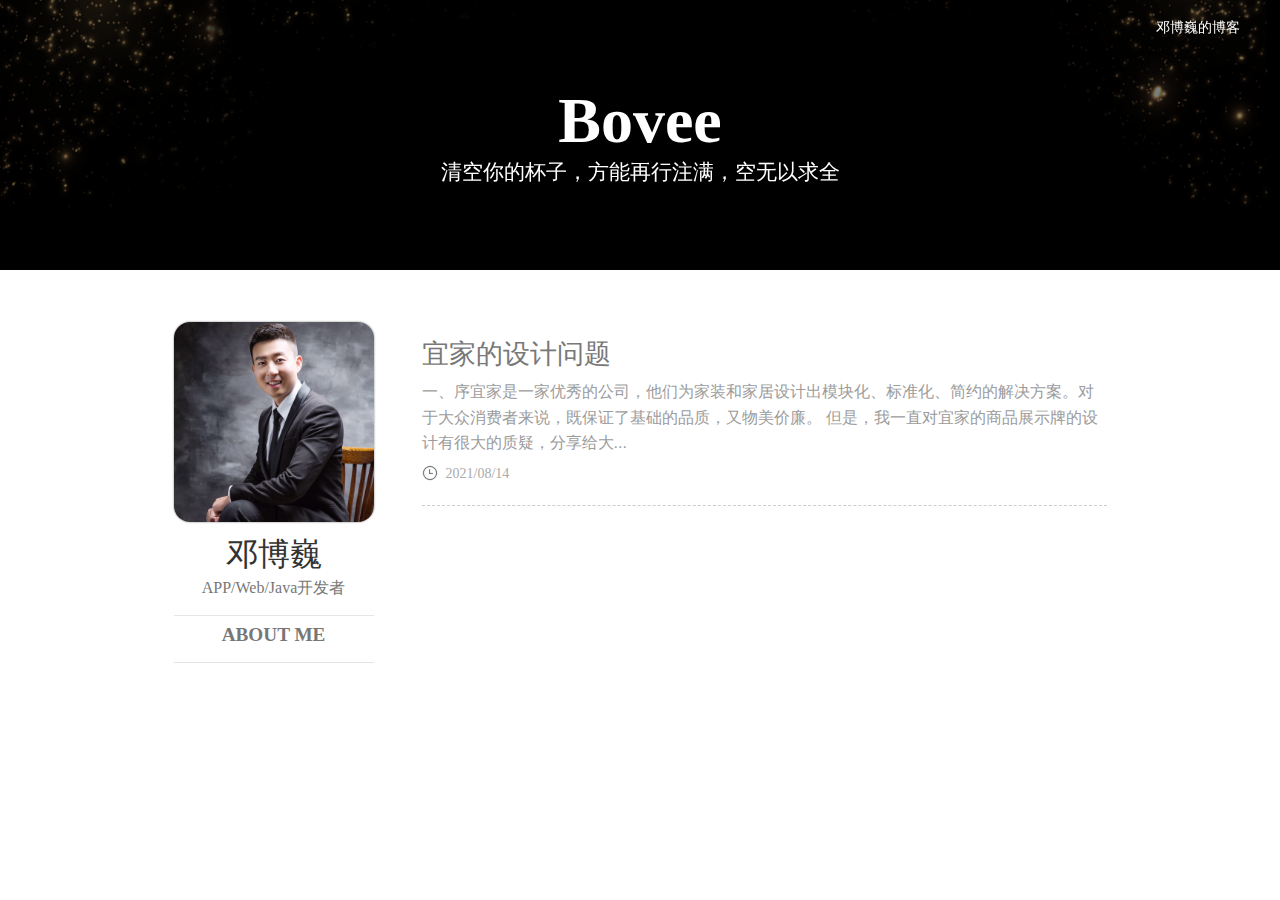
==== index.html @ 3613ccb2 "Add files via upload" ====
<!DOCTYPE html>
<html>
	<head>
		<meta http-equiv="Content-Type" content="text/html; charset=UTF-8">
		<meta http-equiv="X-UA-Compatible" content="IE=edge,chrome=1" />
		<!-- CSS -->
		<link rel="stylesheet" type="text/css" href="./widget/layui/css/layui.css" />
		<link rel="stylesheet" type="text/css" href="./css/main.css" />
		<!-- JS -->
		<script type="text/javascript" src="./widget/layui/layui.js"></script>

		<title></title>
	</head>
	<body>
		<header class="blog-header">
			<!-- <div class="header-sidebar-menu"></div> -->
			<a class="home-link" href="https://www.bovee.top">邓博巍的博客</a>
		</header>

		<div class="wrapper">
			<div class="site-intro">
				<div class="site-intro-img"></div>
				<div class="site-intro-meta">
					<!-- 标题  -->
					<h1 class="intro-title intro-fade-in">
						Bovee
					</h1>
					<!-- 副标题 -->
					<p class="intro-subtitle intro-fade-in">
						清空你的杯子，方能再行注满，空无以求全
					</p>
				</div>
			</div>
			<div class="container">
				<main class="main index-page">
					<article class="index-post">
						<a class="abstract-title" href="/2021/08/14/yijia-design-problem/">
							<span>宜家的设计问题</span>
						</a>
						<div class="abstract-content">
							一、序宜家是一家优秀的公司，他们为家装和家居设计出模块化、标准化、简约的解决方案。对于大众消费者来说，既保证了基础的品质，又物美价廉。
							但是，我一直对宜家的商品展示牌的设计有很大的质疑，分享给大...
						</div>
						<div class="abstract-post-meta">
							<!-- date  -->
							<div class="abstract-date">
								<img class="abstract-calander" src="./img/clock-img.png"><span class="abstract-time">2021/08/14</span>
							</div>
							<!-- tags  -->
						</div>
					</article>
				</main>
				<!-- profile -->
				<div class="profile">
					<img class="profile-avatar" alt="avatar" src="./img/bovee-icon.jpg">
					<div class="profile-name">邓博巍</div>
					<div class="profile-signature">
						APP/Web/Java开发者
					</div>
					<div class="profile-social">
						<!-- 
						<a href="mailto:tangqiaoboy@gmail.com" class="iconfont-archer email" title="email"></a>
						<a href="//github.com/tangqiaoboy" class="iconfont-archer github" target="_blank"
							title="github"></a>
						<a href="https://weibo.com/tangqiaoboy" class="iconfont-archer weibo" target="_blank"
							title="weibo"></a>
						<span class="iconfont-archer wechat" title="wechat">
							 <img class="profile-qr" src="/images/weixin-qr.jpg"> 
						</span>
						<a href="/atom.xml" class="iconfont-archer rss" target="_blank" title="rss"></a>
						-->
					</div>
					<div class="about-me">
						<!-- /about -->
						<a href="">ABOUT ME</a>
					</div>
				</div>
			</div>
		</div>
	</body>
</html>
---- widget/layui/css/layui.css ----
.layui-inline,img{display:inline-block;vertical-align:middle}h1,h2,h3,h4,h5,h6{font-weight:400}a,body{color:#333}.layui-edge,.layui-header,.layui-inline,.layui-main{position:relative}.layui-edge,hr{height:0;overflow:hidden}.layui-layout-body,.layui-side,.layui-side-scroll{overflow-x:hidden}.layui-edge,.layui-elip,hr{overflow:hidden}.layui-btn,.layui-edge,.layui-inline,img{vertical-align:middle}.layui-btn,.layui-disabled,.layui-icon,.layui-unselect{-moz-user-select:none;-webkit-user-select:none;-ms-user-select:none}blockquote,body,button,dd,div,dl,dt,form,h1,h2,h3,h4,h5,h6,input,li,ol,p,pre,td,textarea,th,ul{margin:0;padding:0;-webkit-tap-highlight-color:rgba(0,0,0,0)}a:active,a:hover{outline:0}img{border:none}li{list-style:none}table{border-collapse:collapse;border-spacing:0}h4,h5,h6{font-size:100%}button,input,optgroup,option,select,textarea{font-family:inherit;font-size:inherit;font-style:inherit;font-weight:inherit;outline:0}pre{white-space:pre-wrap;white-space:-moz-pre-wrap;white-space:-pre-wrap;white-space:-o-pre-wrap;word-wrap:break-word}body{line-height:1.6;color:rgba(0,0,0,.85);font:14px Helvetica Neue,Helvetica,PingFang SC,Tahoma,Arial,sans-serif}hr{line-height:0;margin:10px 0;padding:0;border:none!important;border-bottom:1px solid #eee!important;clear:both;background:0 0}a{text-decoration:none}a:hover{color:#777}a cite{font-style:normal;*cursor:pointer}.layui-border-box,.layui-border-box *{box-sizing:border-box}.layui-box,.layui-box *{box-sizing:content-box}.layui-clear{clear:both;*zoom:1}.layui-clear:after{content:'\20';clear:both;*zoom:1;display:block;height:0}.layui-inline{*display:inline;*zoom:1}.layui-btn,.layui-btn-group,.layui-edge{display:inline-block}.layui-edge{width:0;border-width:6px;border-style:dashed;border-color:transparent}.layui-edge-top{top:-4px;border-bottom-color:#999;border-bottom-style:solid}.layui-edge-right{border-left-color:#999;border-left-style:solid}.layui-edge-bottom{top:2px;border-top-color:#999;border-top-style:solid}.layui-edge-left{border-right-color:#999;border-right-style:solid}.layui-elip{text-overflow:ellipsis;white-space:nowrap}.layui-disabled,.layui-disabled:hover{color:#d2d2d2!important;cursor:not-allowed!important}.layui-circle{border-radius:100%}.layui-show{display:block!important}.layui-hide{display:none!important}.layui-show-v{visibility:visible!important}.layui-hide-v{visibility:hidden!important}@font-face{font-family:layui-icon;src:url(../font/iconfont.eot?v=256);src:url(../font/iconfont.eot?v=256#iefix) format('embedded-opentype'),url(../font/iconfont.woff2?v=256) format('woff2'),url(../font/iconfont.woff?v=256) format('woff'),url(../font/iconfont.ttf?v=256) format('truetype'),url(../font/iconfont.svg?v=256#layui-icon) format('svg')}.layui-icon{font-family:layui-icon!important;font-size:16px;font-style:normal;-webkit-font-smoothing:antialiased;-moz-osx-font-smoothing:grayscale}.layui-icon-reply-fill:before{content:"\e611"}.layui-icon-set-fill:before{content:"\e614"}.layui-icon-menu-fill:before{content:"\e60f"}.layui-icon-search:before{content:"\e615"}.layui-icon-share:before{content:"\e641"}.layui-icon-set-sm:before{content:"\e620"}.layui-icon-engine:before{content:"\e628"}.layui-icon-close:before{content:"\1006"}.layui-icon-close-fill:before{content:"\1007"}.layui-icon-chart-screen:before{content:"\e629"}.layui-icon-star:before{content:"\e600"}.layui-icon-circle-dot:before{content:"\e617"}.layui-icon-chat:before{content:"\e606"}.layui-icon-release:before{content:"\e609"}.layui-icon-list:before{content:"\e60a"}.layui-icon-chart:before{content:"\e62c"}.layui-icon-ok-circle:before{content:"\1005"}.layui-icon-layim-theme:before{content:"\e61b"}.layui-icon-table:before{content:"\e62d"}.layui-icon-right:before{content:"\e602"}.layui-icon-left:before{content:"\e603"}.layui-icon-cart-simple:before{content:"\e698"}.layui-icon-face-cry:before{content:"\e69c"}.layui-icon-face-smile:before{content:"\e6af"}.layui-icon-survey:before{content:"\e6b2"}.layui-icon-tree:before{content:"\e62e"}.layui-icon-ie:before{content:"\e7bb"}.layui-icon-upload-circle:before{content:"\e62f"}.layui-icon-add-circle:before{content:"\e61f"}.layui-icon-download-circle:before{content:"\e601"}.layui-icon-templeate-1:before{content:"\e630"}.layui-icon-util:before{content:"\e631"}.layui-icon-face-surprised:before{content:"\e664"}.layui-icon-edit:before{content:"\e642"}.layui-icon-speaker:before{content:"\e645"}.layui-icon-down:before{content:"\e61a"}.layui-icon-file:before{content:"\e621"}.layui-icon-layouts:before{content:"\e632"}.layui-icon-rate-half:before{content:"\e6c9"}.layui-icon-add-circle-fine:before{content:"\e608"}.layui-icon-prev-circle:before{content:"\e633"}.layui-icon-read:before{content:"\e705"}.layui-icon-404:before{content:"\e61c"}.layui-icon-carousel:before{content:"\e634"}.layui-icon-help:before{content:"\e607"}.layui-icon-code-circle:before{content:"\e635"}.layui-icon-windows:before{content:"\e67f"}.layui-icon-water:before{content:"\e636"}.layui-icon-username:before{content:"\e66f"}.layui-icon-find-fill:before{content:"\e670"}.layui-icon-about:before{content:"\e60b"}.layui-icon-location:before{content:"\e715"}.layui-icon-up:before{content:"\e619"}.layui-icon-pause:before{content:"\e651"}.layui-icon-date:before{content:"\e637"}.layui-icon-layim-uploadfile:before{content:"\e61d"}.layui-icon-delete:before{content:"\e640"}.layui-icon-play:before{content:"\e652"}.layui-icon-top:before{content:"\e604"}.layui-icon-firefox:before{content:"\e686"}.layui-icon-friends:before{content:"\e612"}.layui-icon-refresh-3:before{content:"\e9aa"}.layui-icon-ok:before{content:"\e605"}.layui-icon-layer:before{content:"\e638"}.layui-icon-face-smile-fine:before{content:"\e60c"}.layui-icon-dollar:before{content:"\e659"}.layui-icon-group:before{content:"\e613"}.layui-icon-layim-download:before{content:"\e61e"}.layui-icon-picture-fine:before{content:"\e60d"}.layui-icon-link:before{content:"\e64c"}.layui-icon-diamond:before{content:"\e735"}.layui-icon-log:before{content:"\e60e"}.layui-icon-key:before{content:"\e683"}.layui-icon-rate-solid:before{content:"\e67a"}.layui-icon-fonts-del:before{content:"\e64f"}.layui-icon-unlink:before{content:"\e64d"}.layui-icon-fonts-clear:before{content:"\e639"}.layui-icon-triangle-r:before{content:"\e623"}.layui-icon-circle:before{content:"\e63f"}.layui-icon-radio:before{content:"\e643"}.layui-icon-align-center:before{content:"\e647"}.layui-icon-align-right:before{content:"\e648"}.layui-icon-align-left:before{content:"\e649"}.layui-icon-loading-1:before{content:"\e63e"}.layui-icon-return:before{content:"\e65c"}.layui-icon-fonts-strong:before{content:"\e62b"}.layui-icon-upload:before{content:"\e67c"}.layui-icon-dialogue:before{content:"\e63a"}.layui-icon-video:before{content:"\e6ed"}.layui-icon-headset:before{content:"\e6fc"}.layui-icon-cellphone-fine:before{content:"\e63b"}.layui-icon-add-1:before{content:"\e654"}.layui-icon-face-smile-b:before{content:"\e650"}.layui-icon-fonts-html:before{content:"\e64b"}.layui-icon-screen-full:before{content:"\e622"}.layui-icon-form:before{content:"\e63c"}.layui-icon-cart:before{content:"\e657"}.layui-icon-camera-fill:before{content:"\e65d"}.layui-icon-tabs:before{content:"\e62a"}.layui-icon-heart-fill:before{content:"\e68f"}.layui-icon-fonts-code:before{content:"\e64e"}.layui-icon-ios:before{content:"\e680"}.layui-icon-at:before{content:"\e687"}.layui-icon-fire:before{content:"\e756"}.layui-icon-set:before{content:"\e716"}.layui-icon-fonts-u:before{content:"\e646"}.layui-icon-triangle-d:before{content:"\e625"}.layui-icon-tips:before{content:"\e702"}.layui-icon-picture:before{content:"\e64a"}.layui-icon-more-vertical:before{content:"\e671"}.layui-icon-bluetooth:before{content:"\e689"}.layui-icon-flag:before{content:"\e66c"}.layui-icon-loading:before{content:"\e63d"}.layui-icon-fonts-i:before{content:"\e644"}.layui-icon-refresh-1:before{content:"\e666"}.layui-icon-rmb:before{content:"\e65e"}.layui-icon-addition:before{content:"\e624"}.layui-icon-home:before{content:"\e68e"}.layui-icon-time:before{content:"\e68d"}.layui-icon-user:before{content:"\e770"}.layui-icon-notice:before{content:"\e667"}.layui-icon-chrome:before{content:"\e68a"}.layui-icon-edge:before{content:"\e68b"}.layui-icon-login-weibo:before{content:"\e675"}.layui-icon-voice:before{content:"\e688"}.layui-icon-upload-drag:before{content:"\e681"}.layui-icon-login-qq:before{content:"\e676"}.layui-icon-snowflake:before{content:"\e6b1"}.layui-icon-heart:before{content:"\e68c"}.layui-icon-logout:before{content:"\e682"}.layui-icon-file-b:before{content:"\e655"}.layui-icon-template:before{content:"\e663"}.layui-icon-transfer:before{content:"\e691"}.layui-icon-auz:before{content:"\e672"}.layui-icon-console:before{content:"\e665"}.layui-icon-app:before{content:"\e653"}.layui-icon-prev:before{content:"\e65a"}.layui-icon-website:before{content:"\e7ae"}.layui-icon-next:before{content:"\e65b"}.layui-icon-component:before{content:"\e857"}.layui-icon-android:before{content:"\e684"}.layui-icon-more:before{content:"\e65f"}.layui-icon-login-wechat:before{content:"\e677"}.layui-icon-shrink-right:before{content:"\e668"}.layui-icon-spread-left:before{content:"\e66b"}.layui-icon-camera:before{content:"\e660"}.layui-icon-note:before{content:"\e66e"}.layui-icon-refresh:before{content:"\e669"}.layui-icon-female:before{content:"\e661"}.layui-icon-male:before{content:"\e662"}.layui-icon-screen-restore:before{content:"\e758"}.layui-icon-password:before{content:"\e673"}.layui-icon-senior:before{content:"\e674"}.layui-icon-theme:before{content:"\e66a"}.layui-icon-tread:before{content:"\e6c5"}.layui-icon-praise:before{content:"\e6c6"}.layui-icon-star-fill:before{content:"\e658"}.layui-icon-rate:before{content:"\e67b"}.layui-icon-template-1:before{content:"\e656"}.layui-icon-vercode:before{content:"\e679"}.layui-icon-service:before{content:"\e626"}.layui-icon-cellphone:before{content:"\e678"}.layui-icon-print:before{content:"\e66d"}.layui-icon-cols:before{content:"\e610"}.layui-icon-wifi:before{content:"\e7e0"}.layui-icon-export:before{content:"\e67d"}.layui-icon-rss:before{content:"\e808"}.layui-icon-slider:before{content:"\e714"}.layui-icon-email:before{content:"\e618"}.layui-icon-subtraction:before{content:"\e67e"}.layui-icon-mike:before{content:"\e6dc"}.layui-icon-light:before{content:"\e748"}.layui-icon-gift:before{content:"\e627"}.layui-icon-mute:before{content:"\e685"}.layui-icon-reduce-circle:before{content:"\e616"}.layui-icon-music:before{content:"\e690"}.layui-main{width:1140px;margin:0 auto}.layui-header{z-index:1000;height:60px}.layui-header a:hover{transition:all .5s;-webkit-transition:all .5s}.layui-side{position:fixed;left:0;top:0;bottom:0;z-index:999;width:200px}.layui-side-scroll{position:relative;width:220px;height:100%}.layui-body{position:relative;left:200px;right:0;top:0;bottom:0;z-index:900;width:auto;box-sizing:border-box}.layui-layout-admin .layui-header{position:fixed;top:0;left:0;right:0;background-color:#23262E}.layui-layout-admin .layui-side{top:60px;width:200px;overflow-x:hidden}.layui-layout-admin .layui-body{position:absolute;top:60px;padding-bottom:44px}.layui-layout-admin .layui-main{width:auto;margin:0 15px}.layui-layout-admin .layui-footer{position:fixed;left:200px;right:0;bottom:0;z-index:990;height:44px;line-height:44px;padding:0 15px;box-shadow:-1px 0 4px rgb(0 0 0 / 12%);background-color:#FAFAFA}.layui-layout-admin .layui-logo{position:absolute;left:0;top:0;width:200px;height:100%;line-height:60px;text-align:center;color:#009688;font-size:16px;box-shadow:0 1px 2px 0 rgb(0 0 0 / 15%)}.layui-layout-admin .layui-header .layui-nav{background:0 0}.layui-layout-left{position:absolute!important;left:200px;top:0}.layui-layout-right{position:absolute!important;right:0;top:0}.layui-container{position:relative;margin:0 auto;padding:0 15px;box-sizing:border-box}.layui-fluid{position:relative;margin:0 auto;padding:0 15px}.layui-row:after,.layui-row:before{content:"";display:block;clear:both}.layui-col-lg1,.layui-col-lg10,.layui-col-lg11,.layui-col-lg12,.layui-col-lg2,.layui-col-lg3,.layui-col-lg4,.layui-col-lg5,.layui-col-lg6,.layui-col-lg7,.layui-col-lg8,.layui-col-lg9,.layui-col-md1,.layui-col-md10,.layui-col-md11,.layui-col-md12,.layui-col-md2,.layui-col-md3,.layui-col-md4,.layui-col-md5,.layui-col-md6,.layui-col-md7,.layui-col-md8,.layui-col-md9,.layui-col-sm1,.layui-col-sm10,.layui-col-sm11,.layui-col-sm12,.layui-col-sm2,.layui-col-sm3,.layui-col-sm4,.layui-col-sm5,.layui-col-sm6,.layui-col-sm7,.layui-col-sm8,.layui-col-sm9,.layui-col-xs1,.layui-col-xs10,.layui-col-xs11,.layui-col-xs12,.layui-col-xs2,.layui-col-xs3,.layui-col-xs4,.layui-col-xs5,.layui-col-xs6,.layui-col-xs7,.layui-col-xs8,.layui-col-xs9{position:relative;display:block;box-sizing:border-box}.layui-col-xs1,.layui-col-xs10,.layui-col-xs11,.layui-col-xs12,.layui-col-xs2,.layui-col-xs3,.layui-col-xs4,.layui-col-xs5,.layui-col-xs6,.layui-col-xs7,.layui-col-xs8,.layui-col-xs9{float:left}.layui-col-xs1{width:8.33333333%}.layui-col-xs2{width:16.66666667%}.layui-col-xs3{width:25%}.layui-col-xs4{width:33.33333333%}.layui-col-xs5{width:41.66666667%}.layui-col-xs6{width:50%}.layui-col-xs7{width:58.33333333%}.layui-col-xs8{width:66.66666667%}.layui-col-xs9{width:75%}.layui-col-xs10{width:83.33333333%}.layui-col-xs11{width:91.66666667%}.layui-col-xs12{width:100%}.layui-col-xs-offset1{margin-left:8.33333333%}.layui-col-xs-offset2{margin-left:16.66666667%}.layui-col-xs-offset3{margin-left:25%}.layui-col-xs-offset4{margin-left:33.33333333%}.layui-col-xs-offset5{margin-left:41.66666667%}.layui-col-xs-offset6{margin-left:50%}.layui-col-xs-offset7{margin-left:58.33333333%}.layui-col-xs-offset8{margin-left:66.66666667%}.layui-col-xs-offset9{margin-left:75%}.layui-col-xs-offset10{margin-left:83.33333333%}.layui-col-xs-offset11{margin-left:91.66666667%}.layui-col-xs-offset12{margin-left:100%}@media screen and (max-width:768px){.layui-hide-xs{display:none!important}.layui-show-xs-block{display:block!important}.layui-show-xs-inline{display:inline!important}.layui-show-xs-inline-block{display:inline-block!important}}@media screen and (min-width:768px){.layui-container{width:750px}.layui-hide-sm{display:none!important}.layui-show-sm-block{display:block!important}.layui-show-sm-inline{display:inline!important}.layui-show-sm-inline-block{display:inline-block!important}.layui-col-sm1,.layui-col-sm10,.layui-col-sm11,.layui-col-sm12,.layui-col-sm2,.layui-col-sm3,.layui-col-sm4,.layui-col-sm5,.layui-col-sm6,.layui-col-sm7,.layui-col-sm8,.layui-col-sm9{float:left}.layui-col-sm1{width:8.33333333%}.layui-col-sm2{width:16.66666667%}.layui-col-sm3{width:25%}.layui-col-sm4{width:33.33333333%}.layui-col-sm5{width:41.66666667%}.layui-col-sm6{width:50%}.layui-col-sm7{width:58.33333333%}.layui-col-sm8{width:66.66666667%}.layui-col-sm9{width:75%}.layui-col-sm10{width:83.33333333%}.layui-col-sm11{width:91.66666667%}.layui-col-sm12{width:100%}.layui-col-sm-offset1{margin-left:8.33333333%}.layui-col-sm-offset2{margin-left:16.66666667%}.layui-col-sm-offset3{margin-left:25%}.layui-col-sm-offset4{margin-left:33.33333333%}.layui-col-sm-offset5{margin-left:41.66666667%}.layui-col-sm-offset6{margin-left:50%}.layui-col-sm-offset7{margin-left:58.33333333%}.layui-col-sm-offset8{margin-left:66.66666667%}.layui-col-sm-offset9{margin-left:75%}.layui-col-sm-offset10{margin-left:83.33333333%}.layui-col-sm-offset11{margin-left:91.66666667%}.layui-col-sm-offset12{margin-left:100%}}@media screen and (min-width:992px){.layui-container{width:970px}.layui-hide-md{display:none!important}.layui-show-md-block{display:block!important}.layui-show-md-inline{display:inline!important}.layui-show-md-inline-block{display:inline-block!important}.layui-col-md1,.layui-col-md10,.layui-col-md11,.layui-col-md12,.layui-col-md2,.layui-col-md3,.layui-col-md4,.layui-col-md5,.layui-col-md6,.layui-col-md7,.layui-col-md8,.layui-col-md9{float:left}.layui-col-md1{width:8.33333333%}.layui-col-md2{width:16.66666667%}.layui-col-md3{width:25%}.layui-col-md4{width:33.33333333%}.layui-col-md5{width:41.66666667%}.layui-col-md6{width:50%}.layui-col-md7{width:58.33333333%}.layui-col-md8{width:66.66666667%}.layui-col-md9{width:75%}.layui-col-md10{width:83.33333333%}.layui-col-md11{width:91.66666667%}.layui-col-md12{width:100%}.layui-col-md-offset1{margin-left:8.33333333%}.layui-col-md-offset2{margin-left:16.66666667%}.layui-col-md-offset3{margin-left:25%}.layui-col-md-offset4{margin-left:33.33333333%}.layui-col-md-offset5{margin-left:41.66666667%}.layui-col-md-offset6{margin-left:50%}.layui-col-md-offset7{margin-left:58.33333333%}.layui-col-md-offset8{margin-left:66.66666667%}.layui-col-md-offset9{margin-left:75%}.layui-col-md-offset10{margin-left:83.33333333%}.layui-col-md-offset11{margin-left:91.66666667%}.layui-col-md-offset12{margin-left:100%}}@media screen and (min-width:1200px){.layui-container{width:1170px}.layui-hide-lg{display:none!important}.layui-show-lg-block{display:block!important}.layui-show-lg-inline{display:inline!important}.layui-show-lg-inline-block{display:inline-block!important}.layui-col-lg1,.layui-col-lg10,.layui-col-lg11,.layui-col-lg12,.layui-col-lg2,.layui-col-lg3,.layui-col-lg4,.layui-col-lg5,.layui-col-lg6,.layui-col-lg7,.layui-col-lg8,.layui-col-lg9{float:left}.layui-col-lg1{width:8.33333333%}.layui-col-lg2{width:16.66666667%}.layui-col-lg3{width:25%}.layui-col-lg4{width:33.33333333%}.layui-col-lg5{width:41.66666667%}.layui-col-lg6{width:50%}.layui-col-lg7{width:58.33333333%}.layui-col-lg8{width:66.66666667%}.layui-col-lg9{width:75%}.layui-col-lg10{width:83.33333333%}.layui-col-lg11{width:91.66666667%}.layui-col-lg12{width:100%}.layui-col-lg-offset1{margin-left:8.33333333%}.layui-col-lg-offset2{margin-left:16.66666667%}.layui-col-lg-offset3{margin-left:25%}.layui-col-lg-offset4{margin-left:33.33333333%}.layui-col-lg-offset5{margin-left:41.66666667%}.layui-col-lg-offset6{margin-left:50%}.layui-col-lg-offset7{margin-left:58.33333333%}.layui-col-lg-offset8{margin-left:66.66666667%}.layui-col-lg-offset9{margin-left:75%}.layui-col-lg-offset10{margin-left:83.33333333%}.layui-col-lg-offset11{margin-left:91.66666667%}.layui-col-lg-offset12{margin-left:100%}}.layui-col-space1{margin:-.5px}.layui-col-space1>*{padding:.5px}.layui-col-space2{margin:-1px}.layui-col-space2>*{padding:1px}.layui-col-space4{margin:-2px}.layui-col-space4>*{padding:2px}.layui-col-space5{margin:-2.5px}.layui-col-space5>*{padding:2.5px}.layui-col-space6{margin:-3px}.layui-col-space6>*{padding:3px}.layui-col-space8{margin:-4px}.layui-col-space8>*{padding:4px}.layui-col-space10{margin:-5px}.layui-col-space10>*{padding:5px}.layui-col-space12{margin:-6px}.layui-col-space12>*{padding:6px}.layui-col-space14{margin:-7px}.layui-col-space14>*{padding:7px}.layui-col-space15{margin:-7.5px}.layui-col-space15>*{padding:7.5px}.layui-col-space16{margin:-8px}.layui-col-space16>*{padding:8px}.layui-col-space18{margin:-9px}.layui-col-space18>*{padding:9px}.layui-col-space20{margin:-10px}.layui-col-space20>*{padding:10px}.layui-col-space22{margin:-11px}.layui-col-space22>*{padding:11px}.layui-col-space24{margin:-12px}.layui-col-space24>*{padding:12px}.layui-col-space25{margin:-12.5px}.layui-col-space25>*{padding:12.5px}.layui-col-space26{margin:-13px}.layui-col-space26>*{padding:13px}.layui-col-space28{margin:-14px}.layui-col-space28>*{padding:14px}.layui-col-space30{margin:-15px}.layui-col-space30>*{padding:15px}.layui-btn,.layui-input,.layui-select,.layui-textarea,.layui-upload-button{outline:0;-webkit-appearance:none;transition:all .3s;-webkit-transition:all .3s;box-sizing:border-box}.layui-elem-quote{margin-bottom:10px;padding:15px;line-height:1.6;border-left:5px solid #5FB878;border-radius:0 2px 2px 0;background-color:#FAFAFA}.layui-quote-nm{border-style:solid;border-width:1px 1px 1px 5px;background:0 0}.layui-elem-field{margin-bottom:10px;padding:0;border-width:1px;border-style:solid}.layui-elem-field legend{margin-left:20px;padding:0 10px;font-size:20px;font-weight:300}.layui-field-title{margin:10px 0 20px;border-width:1px 0 0}.layui-field-box{padding:15px}.layui-field-title .layui-field-box{padding:10px 0}.layui-progress{position:relative;height:6px;border-radius:20px;background-color:#eee}.layui-progress-bar{position:absolute;left:0;top:0;width:0;max-width:100%;height:6px;border-radius:20px;text-align:right;background-color:#5FB878;transition:all .3s;-webkit-transition:all .3s}.layui-progress-big,.layui-progress-big .layui-progress-bar{height:18px;line-height:18px}.layui-progress-text{position:relative;top:-20px;line-height:18px;font-size:12px;color:#666}.layui-progress-big .layui-progress-text{position:static;padding:0 10px;color:#fff}.layui-collapse{border-width:1px;border-style:solid;border-radius:2px}.layui-colla-content,.layui-colla-item{border-top-width:1px;border-top-style:solid}.layui-colla-item:first-child{border-top:none}.layui-colla-title{position:relative;height:42px;line-height:42px;padding:0 15px 0 35px;color:#333;background-color:#FAFAFA;cursor:pointer;font-size:14px;overflow:hidden}.layui-colla-content{display:none;padding:10px 15px;line-height:1.6;color:#666}.layui-colla-icon{position:absolute;left:15px;top:0;font-size:14px}.layui-card-body,.layui-card-header,.layui-form-label,.layui-form-mid,.layui-form-select,.layui-input-block,.layui-input-inline,.layui-panel,.layui-textarea{position:relative}.layui-card{margin-bottom:15px;border-radius:2px;background-color:#fff;box-shadow:0 1px 2px 0 rgba(0,0,0,.05)}.layui-form-select dl,.layui-panel{box-shadow:1px 1px 4px rgb(0 0 0 / 8%)}.layui-card:last-child{margin-bottom:0}.layui-card-header{height:42px;line-height:42px;padding:0 15px;border-bottom:1px solid #f6f6f6;color:#333;border-radius:2px 2px 0 0;font-size:14px}.layui-card-body{padding:10px 15px;line-height:24px}.layui-card-body[pad15]{padding:15px}.layui-card-body[pad20]{padding:20px}.layui-card-body .layui-table{margin:5px 0}.layui-card .layui-tab{margin:0}.layui-panel{border-width:1px;border-style:solid;border-radius:2px;background-color:#fff;color:#666}.layui-bg-black,.layui-bg-blue,.layui-bg-cyan,.layui-bg-green,.layui-bg-orange,.layui-bg-red{color:#fff!important}.layui-panel-window{position:relative;padding:15px;border-radius:0;border-top:5px solid #eee;background-color:#fff}.layui-border,.layui-border-black,.layui-border-blue,.layui-border-cyan,.layui-border-green,.layui-border-orange,.layui-border-red{border-width:1px;border-style:solid}.layui-auxiliar-moving{position:fixed;left:0;right:0;top:0;bottom:0;width:100%;height:100%;background:0 0;z-index:9999999999}.layui-bg-red{background-color:#FF5722!important}.layui-bg-orange{background-color:#FFB800!important}.layui-bg-green{background-color:#009688!important}.layui-bg-cyan{background-color:#2F4056!important}.layui-bg-blue{background-color:#1E9FFF!important}.layui-bg-black{background-color:#393D49!important}.layui-bg-gray{background-color:#FAFAFA!important;color:#666!important}.layui-badge-rim,.layui-border,.layui-colla-content,.layui-colla-item,.layui-collapse,.layui-elem-field,.layui-form-pane .layui-form-item[pane],.layui-form-pane .layui-form-label,.layui-input,.layui-layedit,.layui-layedit-tool,.layui-panel,.layui-quote-nm,.layui-select,.layui-tab-bar,.layui-tab-card,.layui-tab-title,.layui-tab-title .layui-this:after,.layui-textarea{border-color:#eee}.layui-border{color:#666!important}.layui-border-red{border-color:#FF5722!important;color:#FF5722!important}.layui-border-orange{border-color:#FFB800!important;color:#FFB800!important}.layui-border-green{border-color:#009688!important;color:#009688!important}.layui-border-cyan{border-color:#2F4056!important;color:#2F4056!important}.layui-border-blue{border-color:#1E9FFF!important;color:#1E9FFF!important}.layui-border-black{border-color:#393D49!important;color:#393D49!important}.layui-timeline-item:before{background-color:#eee}.layui-text{line-height:1.6;font-size:14px;color:#666}.layui-text h1,.layui-text h2,.layui-text h3{font-weight:500;color:#333}.layui-text h1{font-size:30px}.layui-text h2{font-size:24px}.layui-text h3{font-size:18px}.layui-text a:not(.layui-btn){color:#01AAED}.layui-text a:not(.layui-btn):hover{text-decoration:underline}.layui-text ul{padding:5px 0 5px 15px}.layui-text ul li{margin-top:5px;list-style-type:disc}.layui-text em,.layui-word-aux{color:#999!important;padding-left:5px!important;padding-right:5px!important}.layui-text p{margin:10px 0}.layui-text p:first-child{margin-top:0}.layui-font-12{font-size:12px!important}.layui-font-14{font-size:14px!important}.layui-font-16{font-size:16px!important}.layui-font-18{font-size:18px!important}.layui-font-20{font-size:20px!important}.layui-font-red{color:#FF5722!important}.layui-font-orange{color:#FFB800!important}.layui-font-green{color:#009688!important}.layui-font-cyan{color:#2F4056!important}.layui-font-blue{color:#01AAED!important}.layui-font-black{color:#000!important}.layui-font-gray{color:#c2c2c2!important}.layui-btn{height:38px;line-height:38px;border:1px solid transparent;padding:0 18px;background-color:#009688;color:#fff;white-space:nowrap;text-align:center;font-size:14px;border-radius:2px;cursor:pointer}.layui-btn:hover{opacity:.8;filter:alpha(opacity=80);color:#fff}.layui-btn:active{opacity:1;filter:alpha(opacity=100)}.layui-btn+.layui-btn{margin-left:10px}.layui-btn-container{font-size:0}.layui-btn-container .layui-btn{margin-right:10px;margin-bottom:10px}.layui-btn-container .layui-btn+.layui-btn{margin-left:0}.layui-table .layui-btn-container .layui-btn{margin-bottom:9px}.layui-btn-radius{border-radius:100px}.layui-btn .layui-icon{padding:0 2px;vertical-align:middle\9;vertical-align:bottom}.layui-btn-primary{border-color:#d2d2d2;background:0 0;color:#666}.layui-btn-primary:hover{border-color:#009688;color:#333}.layui-btn-normal{background-color:#1E9FFF}.layui-btn-warm{background-color:#FFB800}.layui-btn-danger{background-color:#FF5722}.layui-btn-checked{background-color:#5FB878}.layui-btn-disabled,.layui-btn-disabled:active,.layui-btn-disabled:hover{border-color:#eee!important;background-color:#FBFBFB!important;color:#d2d2d2!important;cursor:not-allowed!important;opacity:1}.layui-btn-lg{height:44px;line-height:44px;padding:0 25px;font-size:16px}.layui-btn-sm{height:30px;line-height:30px;padding:0 10px;font-size:12px}.layui-btn-xs{height:22px;line-height:22px;padding:0 5px;font-size:12px}.layui-btn-xs i{font-size:12px!important}.layui-btn-group{vertical-align:middle;font-size:0}.layui-btn-group .layui-btn{margin-left:0!important;margin-right:0!important;border-left:1px solid rgba(255,255,255,.5);border-radius:0}.layui-btn-group .layui-btn-primary{border-left:none}.layui-btn-group .layui-btn-primary:hover{border-color:#d2d2d2;color:#009688}.layui-btn-group .layui-btn:first-child{border-left:none;border-radius:2px 0 0 2px}.layui-btn-group .layui-btn-primary:first-child{border-left:1px solid #d2d2d2}.layui-btn-group .layui-btn:last-child{border-radius:0 2px 2px 0}.layui-btn-group .layui-btn+.layui-btn{margin-left:0}.layui-btn-group+.layui-btn-group{margin-left:10px}.layui-btn-fluid{width:100%}.layui-input,.layui-select,.layui-textarea{height:38px;line-height:1.3;line-height:38px\9;border-width:1px;border-style:solid;background-color:#fff;color:rgba(0,0,0,.85);border-radius:2px}.layui-input::-webkit-input-placeholder,.layui-select::-webkit-input-placeholder,.layui-textarea::-webkit-input-placeholder{line-height:1.3}.layui-input,.layui-textarea{display:block;width:100%;padding-left:10px}.layui-input:hover,.layui-textarea:hover{border-color:#eee!important}.layui-input:focus,.layui-textarea:focus{border-color:#d2d2d2!important}.layui-textarea{min-height:100px;height:auto;line-height:20px;padding:6px 10px;resize:vertical}.layui-select{padding:0 10px}.layui-form input[type=checkbox],.layui-form input[type=radio],.layui-form select{display:none}.layui-form [lay-ignore]{display:initial}.layui-form-item{margin-bottom:15px;clear:both;*zoom:1}.layui-form-item:after{content:'\20';clear:both;*zoom:1;display:block;height:0}.layui-form-label{float:left;display:block;padding:9px 15px;width:80px;font-weight:400;line-height:20px;text-align:right}.layui-form-label-col{display:block;float:none;padding:9px 0;line-height:20px;text-align:left}.layui-form-item .layui-inline{margin-bottom:5px;margin-right:10px}.layui-input-block{margin-left:110px;min-height:36px}.layui-input-inline{display:inline-block;vertical-align:middle}.layui-form-item .layui-input-inline{float:left;width:190px;margin-right:10px}.layui-form-text .layui-input-inline{width:auto}.layui-form-mid{float:left;display:block;padding:9px 0!important;line-height:20px;margin-right:10px}.layui-form-danger+.layui-form-select .layui-input,.layui-form-danger:focus{border-color:#FF5722!important}.layui-form-select .layui-input{padding-right:30px;cursor:pointer}.layui-form-select .layui-edge{position:absolute;right:10px;top:50%;margin-top:-3px;cursor:pointer;border-width:6px;border-top-color:#c2c2c2;border-top-style:solid;transition:all .3s;-webkit-transition:all .3s}.layui-form-select dl{display:none;position:absolute;left:0;top:42px;padding:5px 0;z-index:899;min-width:100%;border:1px solid #eee;max-height:300px;overflow-y:auto;background-color:#fff;border-radius:2px;box-sizing:border-box}.layui-form-select dl dd,.layui-form-select dl dt{padding:0 10px;line-height:36px;white-space:nowrap;overflow:hidden;text-overflow:ellipsis}.layui-form-select dl dt{font-size:12px;color:#999}.layui-form-select dl dd{cursor:pointer}.layui-form-select dl dd:hover{background-color:#F6F6F6;-webkit-transition:.5s all;transition:.5s all}.layui-form-select .layui-select-group dd{padding-left:20px}.layui-form-select dl dd.layui-select-tips{padding-left:10px!important;color:#999}.layui-form-select dl dd.layui-this{background-color:#5FB878;color:#fff}.layui-form-checkbox,.layui-form-select dl dd.layui-disabled{background-color:#fff}.layui-form-selected dl{display:block}.layui-form-checkbox,.layui-form-checkbox *,.layui-form-switch{display:inline-block;vertical-align:middle}.layui-form-selected .layui-edge{margin-top:-9px;-webkit-transform:rotate(180deg);transform:rotate(180deg);margin-top:-3px\9}:root .layui-form-selected .layui-edge{margin-top:-9px\0/IE9}.layui-form-selectup dl{top:auto;bottom:42px}.layui-select-none{margin:5px 0;text-align:center;color:#999}.layui-select-disabled .layui-disabled{border-color:#eee!important}.layui-select-disabled .layui-edge{border-top-color:#d2d2d2}.layui-form-checkbox{position:relative;height:30px;line-height:30px;margin-right:10px;padding-right:30px;cursor:pointer;font-size:0;-webkit-transition:.1s linear;transition:.1s linear;box-sizing:border-box}.layui-form-checkbox span{padding:0 10px;height:100%;font-size:14px;border-radius:2px 0 0 2px;background-color:#d2d2d2;color:#fff;overflow:hidden;white-space:nowrap;text-overflow:ellipsis}.layui-form-checkbox:hover span{background-color:#c2c2c2}.layui-form-checkbox i{position:absolute;right:0;top:0;width:30px;height:28px;border:1px solid #d2d2d2;border-left:none;border-radius:0 2px 2px 0;color:#fff;font-size:20px;text-align:center}.layui-form-checkbox:hover i{border-color:#c2c2c2;color:#c2c2c2}.layui-form-checked,.layui-form-checked:hover{border-color:#5FB878}.layui-form-checked span,.layui-form-checked:hover span{background-color:#5FB878}.layui-form-checked i,.layui-form-checked:hover i{color:#5FB878}.layui-form-item .layui-form-checkbox{margin-top:4px}.layui-form-checkbox[lay-skin=primary]{height:auto!important;line-height:normal!important;min-width:18px;min-height:18px;border:none!important;margin-right:0;padding-left:28px;padding-right:0;background:0 0}.layui-form-checkbox[lay-skin=primary] span{padding-left:0;padding-right:15px;line-height:18px;background:0 0;color:#666}.layui-form-checkbox[lay-skin=primary] i{right:auto;left:0;width:16px;height:16px;line-height:16px;border:1px solid #d2d2d2;font-size:12px;border-radius:2px;background-color:#fff;-webkit-transition:.1s linear;transition:.1s linear}.layui-form-checkbox[lay-skin=primary]:hover i{border-color:#5FB878;color:#fff}.layui-form-checked[lay-skin=primary] i{border-color:#5FB878!important;background-color:#5FB878;color:#fff}.layui-checkbox-disabled[lay-skin=primary] span{background:0 0!important;color:#c2c2c2!important}.layui-checkbox-disabled[lay-skin=primary]:hover i{border-color:#d2d2d2}.layui-form-item .layui-form-checkbox[lay-skin=primary]{margin-top:10px}.layui-form-switch{position:relative;height:22px;line-height:22px;min-width:35px;padding:0 5px;margin-top:8px;border:1px solid #d2d2d2;border-radius:20px;cursor:pointer;background-color:#fff;-webkit-transition:.1s linear;transition:.1s linear}.layui-form-switch i{position:absolute;left:5px;top:3px;width:16px;height:16px;border-radius:20px;background-color:#d2d2d2;-webkit-transition:.1s linear;transition:.1s linear}.layui-form-switch em{position:relative;top:0;width:25px;margin-left:21px;padding:0!important;text-align:center!important;color:#999!important;font-style:normal!important;font-size:12px}.layui-form-onswitch{border-color:#5FB878;background-color:#5FB878}.layui-checkbox-disabled,.layui-checkbox-disabled i{border-color:#eee!important}.layui-form-onswitch i{left:100%;margin-left:-21px;background-color:#fff}.layui-form-onswitch em{margin-left:5px;margin-right:21px;color:#fff!important}.layui-checkbox-disabled span{background-color:#eee!important}.layui-checkbox-disabled em{color:#d2d2d2!important}.layui-checkbox-disabled:hover i{color:#fff!important}[lay-radio]{display:none}.layui-form-radio,.layui-form-radio *{display:inline-block;vertical-align:middle}.layui-form-radio{line-height:28px;margin:6px 10px 0 0;padding-right:10px;cursor:pointer;font-size:0}.layui-form-radio *{font-size:14px}.layui-form-radio>i{margin-right:8px;font-size:22px;color:#c2c2c2}.layui-form-radio:hover *,.layui-form-radioed,.layui-form-radioed>i{color:#5FB878}.layui-radio-disabled>i{color:#eee!important}.layui-radio-disabled *{color:#c2c2c2!important}.layui-form-pane .layui-form-label{width:110px;padding:8px 15px;height:38px;line-height:20px;border-width:1px;border-style:solid;border-radius:2px 0 0 2px;text-align:center;background-color:#FAFAFA;overflow:hidden;white-space:nowrap;text-overflow:ellipsis;box-sizing:border-box}.layui-form-pane .layui-input-inline{margin-left:-1px}.layui-form-pane .layui-input-block{margin-left:110px;left:-1px}.layui-form-pane .layui-input{border-radius:0 2px 2px 0}.layui-form-pane .layui-form-text .layui-form-label{float:none;width:100%;border-radius:2px;box-sizing:border-box;text-align:left}.layui-form-pane .layui-form-text .layui-input-inline{display:block;margin:0;top:-1px;clear:both}.layui-form-pane .layui-form-text .layui-input-block{margin:0;left:0;top:-1px}.layui-form-pane .layui-form-text .layui-textarea{min-height:100px;border-radius:0 0 2px 2px}.layui-form-pane .layui-form-checkbox{margin:4px 0 4px 10px}.layui-form-pane .layui-form-radio,.layui-form-pane .layui-form-switch{margin-top:6px;margin-left:10px}.layui-form-pane .layui-form-item[pane]{position:relative;border-width:1px;border-style:solid}.layui-form-pane .layui-form-item[pane] .layui-form-label{position:absolute;left:0;top:0;height:100%;border-width:0 1px 0 0}.layui-form-pane .layui-form-item[pane] .layui-input-inline{margin-left:110px}@media screen and (max-width:450px){.layui-form-item .layui-form-label{text-overflow:ellipsis;overflow:hidden;white-space:nowrap}.layui-form-item .layui-inline{display:block;margin-right:0;margin-bottom:20px;clear:both}.layui-form-item .layui-inline:after{content:'\20';clear:both;display:block;height:0}.layui-form-item .layui-input-inline{display:block;float:none;left:-3px;width:auto!important;margin:0 0 10px 112px}.layui-form-item .layui-input-inline+.layui-form-mid{margin-left:110px;top:-5px;padding:0}.layui-form-item .layui-form-checkbox{margin-right:5px;margin-bottom:5px}}.layui-layedit{border-width:1px;border-style:solid;border-radius:2px}.layui-layedit-tool{padding:3px 5px;border-bottom-width:1px;border-bottom-style:solid;font-size:0}.layedit-tool-fixed{position:fixed;top:0;border-top:1px solid #eee}.layui-layedit-tool .layedit-tool-mid,.layui-layedit-tool .layui-icon{display:inline-block;vertical-align:middle;text-align:center;font-size:14px}.layui-layedit-tool .layui-icon{position:relative;width:32px;height:30px;line-height:30px;margin:3px 5px;color:#777;cursor:pointer;border-radius:2px}.layui-layedit-tool .layui-icon:hover{color:#393D49}.layui-layedit-tool .layui-icon:active{color:#000}.layui-layedit-tool .layedit-tool-active{background-color:#eee;color:#000}.layui-layedit-tool .layui-disabled,.layui-layedit-tool .layui-disabled:hover{color:#d2d2d2;cursor:not-allowed}.layui-layedit-tool .layedit-tool-mid{width:1px;height:18px;margin:0 10px;background-color:#d2d2d2}.layedit-tool-html{width:50px!important;font-size:30px!important}.layedit-tool-b,.layedit-tool-code,.layedit-tool-help{font-size:16px!important}.layedit-tool-d,.layedit-tool-face,.layedit-tool-image,.layedit-tool-unlink{font-size:18px!important}.layedit-tool-image input{position:absolute;font-size:0;left:0;top:0;width:100%;height:100%;opacity:.01;filter:Alpha(opacity=1);cursor:pointer}.layui-layedit-iframe iframe{display:block;width:100%}#LAY_layedit_code{overflow:hidden}.layui-laypage{display:inline-block;*display:inline;*zoom:1;vertical-align:middle;margin:10px 0;font-size:0}.layui-laypage>a:first-child,.layui-laypage>a:first-child em{border-radius:2px 0 0 2px}.layui-laypage>a:last-child,.layui-laypage>a:last-child em{border-radius:0 2px 2px 0}.layui-laypage>:first-child{margin-left:0!important}.layui-laypage>:last-child{margin-right:0!important}.layui-laypage a,.layui-laypage button,.layui-laypage input,.layui-laypage select,.layui-laypage span{border:1px solid #eee}.layui-laypage a,.layui-laypage span{display:inline-block;*display:inline;*zoom:1;vertical-align:middle;padding:0 15px;height:28px;line-height:28px;margin:0 -1px 5px 0;background-color:#fff;color:#333;font-size:12px}.layui-flow-more a *,.layui-laypage input,.layui-table-view select[lay-ignore]{display:inline-block}.layui-laypage a:hover{color:#009688}.layui-laypage em{font-style:normal}.layui-laypage .layui-laypage-spr{color:#999;font-weight:700}.layui-laypage a{text-decoration:none}.layui-laypage .layui-laypage-curr{position:relative}.layui-laypage .layui-laypage-curr em{position:relative;color:#fff}.layui-laypage .layui-laypage-curr .layui-laypage-em{position:absolute;left:-1px;top:-1px;padding:1px;width:100%;height:100%;background-color:#009688}.layui-laypage-em{border-radius:2px}.layui-laypage-next em,.layui-laypage-prev em{font-family:Sim sun;font-size:16px}.layui-laypage .layui-laypage-count,.layui-laypage .layui-laypage-limits,.layui-laypage .layui-laypage-refresh,.layui-laypage .layui-laypage-skip{margin-left:10px;margin-right:10px;padding:0;border:none}.layui-laypage .layui-laypage-limits,.layui-laypage .layui-laypage-refresh{vertical-align:top}.layui-laypage .layui-laypage-refresh i{font-size:18px;cursor:pointer}.layui-laypage select{height:22px;padding:3px;border-radius:2px;cursor:pointer}.layui-laypage .layui-laypage-skip{height:30px;line-height:30px;color:#999}.layui-laypage button,.layui-laypage input{height:30px;line-height:30px;border-radius:2px;vertical-align:top;background-color:#fff;box-sizing:border-box}.layui-laypage input{width:40px;margin:0 10px;padding:0 3px;text-align:center}.layui-laypage input:focus,.layui-laypage select:focus{border-color:#009688!important}.layui-laypage button{margin-left:10px;padding:0 10px;cursor:pointer}.layui-table,.layui-table-view{margin:10px 0}.layui-flow-more{margin:10px 0;text-align:center;color:#999;font-size:14px}.layui-flow-more a{height:32px;line-height:32px}.layui-flow-more a *{vertical-align:top}.layui-flow-more a cite{padding:0 20px;border-radius:3px;background-color:#eee;color:#333;font-style:normal}.layui-flow-more a cite:hover{opacity:.8}.layui-flow-more a i{font-size:30px;color:#737383}.layui-table{width:100%;background-color:#fff;color:#666}.layui-table tr{transition:all .3s;-webkit-transition:all .3s}.layui-table th{text-align:left;font-weight:400}.layui-table tbody tr:hover,.layui-table thead tr,.layui-table-click,.layui-table-header,.layui-table-hover,.layui-table-mend,.layui-table-patch,.layui-table-tool,.layui-table-total,.layui-table-total tr,.layui-table[lay-even] tr:nth-child(even){background-color:#FAFAFA}.layui-table td,.layui-table th,.layui-table-col-set,.layui-table-fixed-r,.layui-table-grid-down,.layui-table-header,.layui-table-page,.layui-table-tips-main,.layui-table-tool,.layui-table-total,.layui-table-view,.layui-table[lay-skin=line],.layui-table[lay-skin=row]{border-width:1px;border-style:solid;border-color:#eee}.layui-table td,.layui-table th{position:relative;padding:9px 15px;min-height:20px;line-height:20px;font-size:14px}.layui-table[lay-skin=line] td,.layui-table[lay-skin=line] th{border-width:0 0 1px}.layui-table[lay-skin=row] td,.layui-table[lay-skin=row] th{border-width:0 1px 0 0}.layui-table[lay-skin=nob] td,.layui-table[lay-skin=nob] th{border:none}.layui-table img{max-width:100px}.layui-table[lay-size=lg] td,.layui-table[lay-size=lg] th{padding:15px 30px}.layui-table-view .layui-table[lay-size=lg] .layui-table-cell{height:40px;line-height:40px}.layui-table[lay-size=sm] td,.layui-table[lay-size=sm] th{font-size:12px;padding:5px 10px}.layui-table-view .layui-table[lay-size=sm] .layui-table-cell{height:20px;line-height:20px}.layui-table[lay-data]{display:none}.layui-table-box{position:relative;overflow:hidden}.layui-table-view .layui-table{position:relative;width:auto;margin:0}.layui-table-view .layui-table[lay-skin=line]{border-width:0 1px 0 0}.layui-table-view .layui-table[lay-skin=row]{border-width:0 0 1px}.layui-table-view .layui-table td,.layui-table-view .layui-table th{padding:5px 0;border-top:none;border-left:none}.layui-table-view .layui-table th.layui-unselect .layui-table-cell span{cursor:pointer}.layui-table-view .layui-table td{cursor:default}.layui-table-view .layui-table td[data-edit=text]{cursor:text}.layui-table-view .layui-form-checkbox[lay-skin=primary] i{width:18px;height:18px}.layui-table-view .layui-form-radio{line-height:0;padding:0}.layui-table-view .layui-form-radio>i{margin:0;font-size:20px}.layui-table-init{position:absolute;left:0;top:0;width:100%;height:100%;text-align:center;z-index:110}.layui-table-init .layui-icon{position:absolute;left:50%;top:50%;margin:-15px 0 0 -15px;font-size:30px;color:#c2c2c2}.layui-table-header{border-width:0 0 1px;overflow:hidden}.layui-table-header .layui-table{margin-bottom:-1px}.layui-table-tool .layui-inline[lay-event]{position:relative;width:26px;height:26px;padding:5px;line-height:16px;margin-right:10px;text-align:center;color:#333;border:1px solid #ccc;cursor:pointer;-webkit-transition:.5s all;transition:.5s all}.layui-table-tool .layui-inline[lay-event]:hover{border:1px solid #999}.layui-table-tool-temp{padding-right:120px}.layui-table-tool-self{position:absolute;right:17px;top:10px}.layui-table-tool .layui-table-tool-self .layui-inline[lay-event]{margin:0 0 0 10px}.layui-table-tool-panel{position:absolute;top:29px;left:-1px;padding:5px 0;min-width:150px;min-height:40px;border:1px solid #d2d2d2;text-align:left;overflow-y:auto;background-color:#fff;box-shadow:0 2px 4px rgba(0,0,0,.12)}.layui-table-cell,.layui-table-tool-panel li{overflow:hidden;text-overflow:ellipsis;white-space:nowrap}.layui-table-tool-panel li{padding:0 10px;line-height:30px;-webkit-transition:.5s all;transition:.5s all}.layui-menu li,.layui-menu-body-title a:hover,.layui-menu-body-title>.layui-icon:hover{transition:all .3s}.layui-table-tool-panel li .layui-form-checkbox[lay-skin=primary]{width:100%;padding-left:28px}.layui-table-tool-panel li:hover{background-color:#F6F6F6}.layui-table-tool-panel li .layui-form-checkbox[lay-skin=primary] i{position:absolute;left:0;top:0}.layui-table-tool-panel li .layui-form-checkbox[lay-skin=primary] span{padding:0}.layui-table-tool .layui-table-tool-self .layui-table-tool-panel{left:auto;right:-1px}.layui-table-col-set{position:absolute;right:0;top:0;width:20px;height:100%;border-width:0 0 0 1px;background-color:#fff}.layui-table-sort{width:10px;height:20px;margin-left:5px;cursor:pointer!important}.layui-table-sort .layui-edge{position:absolute;left:5px;border-width:5px}.layui-table-sort .layui-table-sort-asc{top:3px;border-top:none;border-bottom-style:solid;border-bottom-color:#b2b2b2}.layui-table-sort .layui-table-sort-asc:hover{border-bottom-color:#666}.layui-table-sort .layui-table-sort-desc{bottom:5px;border-bottom:none;border-top-style:solid;border-top-color:#b2b2b2}.layui-table-sort .layui-table-sort-desc:hover{border-top-color:#666}.layui-table-sort[lay-sort=asc] .layui-table-sort-asc{border-bottom-color:#000}.layui-table-sort[lay-sort=desc] .layui-table-sort-desc{border-top-color:#000}.layui-table-cell{height:28px;line-height:28px;padding:0 15px;position:relative;box-sizing:border-box}.layui-table-cell .layui-form-checkbox[lay-skin=primary]{top:-1px;padding:0}.layui-table-cell .layui-table-link{color:#01AAED}.laytable-cell-checkbox,.laytable-cell-numbers,.laytable-cell-radio,.laytable-cell-space{padding:0;text-align:center}.layui-table-body{position:relative;overflow:auto;margin-right:-1px;margin-bottom:-1px}.layui-table-body .layui-none{line-height:26px;padding:30px 15px;text-align:center;color:#999}.layui-table-fixed{position:absolute;left:0;top:0;z-index:101}.layui-table-fixed .layui-table-body{overflow:hidden}.layui-table-fixed-l{box-shadow:1px 0 8px rgba(0,0,0,.08)}.layui-table-fixed-r{left:auto;right:-1px;border-width:0 0 0 1px;box-shadow:-1px 0 8px rgba(0,0,0,.08)}.layui-table-fixed-r .layui-table-header{position:relative;overflow:visible}.layui-table-mend{position:absolute;right:-49px;top:0;height:100%;width:50px}.layui-table-tool{position:relative;z-index:890;width:100%;min-height:50px;line-height:30px;padding:10px 15px;border-width:0 0 1px}.layui-table-tool .layui-btn-container{margin-bottom:-10px}.layui-table-page,.layui-table-total{border-width:1px 0 0;margin-bottom:-1px;overflow:hidden}.layui-table-page{position:relative;width:100%;padding:7px 7px 0;height:41px;font-size:12px;white-space:nowrap}.layui-table-page>div{height:26px}.layui-table-page .layui-laypage{margin:0}.layui-table-page .layui-laypage a,.layui-table-page .layui-laypage span{height:26px;line-height:26px;margin-bottom:10px;border:none;background:0 0}.layui-table-page .layui-laypage a,.layui-table-page .layui-laypage span.layui-laypage-curr{padding:0 12px}.layui-table-page .layui-laypage span{margin-left:0;padding:0}.layui-table-page .layui-laypage .layui-laypage-prev{margin-left:-7px!important}.layui-table-page .layui-laypage .layui-laypage-curr .layui-laypage-em{left:0;top:0;padding:0}.layui-table-page .layui-laypage button,.layui-table-page .layui-laypage input{height:26px;line-height:26px}.layui-table-page .layui-laypage input{width:40px}.layui-table-page .layui-laypage button{padding:0 10px}.layui-table-page select{height:18px}.layui-table-patch .layui-table-cell{padding:0;width:30px}.layui-table-edit{position:absolute;left:0;top:0;width:100%;height:100%;padding:0 14px 1px;border-radius:0;box-shadow:1px 1px 20px rgba(0,0,0,.15)}.layui-table-edit:focus{border-color:#5FB878!important}select.layui-table-edit{padding:0 0 0 10px;border-color:#d2d2d2}.layui-table-view .layui-form-checkbox,.layui-table-view .layui-form-radio,.layui-table-view .layui-form-switch{top:0;margin:0;box-sizing:content-box}.layui-colorpicker-alpha-slider,.layui-colorpicker-side-slider,.layui-menu,.layui-menu *,.layui-nav{box-sizing:border-box}.layui-table-view .layui-form-checkbox{top:-1px;height:26px;line-height:26px}.layui-table-view .layui-form-checkbox i{height:26px}.layui-table-grid .layui-table-cell{overflow:visible}.layui-table-grid-down{position:absolute;top:0;right:0;width:26px;height:100%;padding:5px 0;border-width:0 0 0 1px;text-align:center;background-color:#fff;color:#999;cursor:pointer}.layui-table-grid-down .layui-icon{position:absolute;top:50%;left:50%;margin:-8px 0 0 -8px}.layui-table-grid-down:hover{background-color:#fbfbfb}body .layui-table-tips .layui-layer-content{background:0 0;padding:0;box-shadow:0 1px 6px rgba(0,0,0,.12)}.layui-table-tips-main{margin:-44px 0 0 -1px;max-height:150px;padding:8px 15px;font-size:14px;overflow-y:scroll;background-color:#fff;color:#666}.layui-table-tips-c{position:absolute;right:-3px;top:-13px;width:20px;height:20px;padding:3px;cursor:pointer;background-color:#666;border-radius:50%;color:#fff}.layui-table-tips-c:hover{background-color:#777}.layui-table-tips-c:before{position:relative;right:-2px}.layui-upload-file{display:none!important;opacity:.01;filter:Alpha(opacity=1)}.layui-upload-drag,.layui-upload-form,.layui-upload-wrap{display:inline-block}.layui-upload-list{margin:10px 0}.layui-upload-choose{max-width:200px;padding:0 10px;color:#999;font-size:14px;text-overflow:ellipsis;overflow:hidden;white-space:nowrap}.layui-upload-drag{position:relative;padding:30px;border:1px dashed #e2e2e2;background-color:#fff;text-align:center;cursor:pointer;color:#999}.layui-upload-drag .layui-icon{font-size:50px;color:#009688}.layui-upload-drag[lay-over]{border-color:#009688}.layui-upload-iframe{position:absolute;width:0;height:0;border:0;visibility:hidden}.layui-upload-wrap{position:relative;vertical-align:middle}.layui-upload-wrap .layui-upload-file{display:block!important;position:absolute;left:0;top:0;z-index:10;font-size:100px;width:100%;height:100%;opacity:.01;filter:Alpha(opacity=1);cursor:pointer}.layui-btn-container .layui-upload-choose{padding-left:0}.layui-menu{position:relative;margin:5px 0;background-color:#fff}.layui-menu li,.layui-menu-body-title a{padding:5px 15px}.layui-menu li{position:relative;margin:1px 0;width:calc(100% + 1px);line-height:26px;color:rgba(0,0,0,.8);font-size:14px;white-space:nowrap;cursor:pointer}.layui-menu li:hover{background-color:#F6F6F6}.layui-menu-item-parent:hover>.layui-menu-body-panel{display:block;animation-name:layui-fadein;animation-duration:.3s;animation-fill-mode:both;animation-delay:.2s}.layui-menu-item-group .layui-menu-body-title,.layui-menu-item-parent .layui-menu-body-title{padding-right:25px}.layui-menu .layui-menu-item-divider:hover,.layui-menu .layui-menu-item-group:hover,.layui-menu .layui-menu-item-none:hover{background:0 0;cursor:default}.layui-menu .layui-menu-item-group>ul{margin:5px 0 -5px}.layui-menu .layui-menu-item-group>.layui-menu-body-title{color:rgba(0,0,0,.35);user-select:none}.layui-menu .layui-menu-item-none{color:rgba(0,0,0,.35);cursor:default;text-align:center}.layui-menu .layui-menu-item-divider{margin:5px 0;padding:0;height:0;line-height:0;border-bottom:1px solid #eee;overflow:hidden}.layui-menu .layui-menu-item-down:hover,.layui-menu .layui-menu-item-up:hover{cursor:pointer}.layui-menu .layui-menu-item-up>.layui-menu-body-title{color:rgba(0,0,0,.8)}.layui-menu .layui-menu-item-up>ul{visibility:hidden;height:0;overflow:hidden}.layui-menu .layui-menu-item-down:hover>.layui-menu-body-title>.layui-icon,.layui-menu .layui-menu-item-up>.layui-menu-body-title:hover>.layui-icon{color:rgba(0,0,0,1)}.layui-menu .layui-menu-item-down>ul{visibility:visible;height:auto}.layui-breadcrumb,.layui-tree-btnGroup{visibility:hidden}.layui-menu .layui-menu-item-checked,.layui-menu .layui-menu-item-checked2{background-color:#F6F6F6!important;color:#5FB878}.layui-menu .layui-menu-item-checked a,.layui-menu .layui-menu-item-checked2 a{color:#5FB878}.layui-menu .layui-menu-item-checked:after{position:absolute;right:0;top:0;bottom:0;border-right:3px solid #5FB878;content:""}.layui-menu-body-title{position:relative;overflow:hidden;text-overflow:ellipsis}.layui-menu-body-title a{display:block;margin:-5px -15px;color:rgba(0,0,0,.8)}.layui-menu-body-title>.layui-icon{position:absolute;right:0;top:0;font-size:14px}.layui-menu-body-title>.layui-icon-right{right:-1px}.layui-menu-body-panel{display:none;position:absolute;top:-7px;left:100%;z-index:1000;margin-left:13px;padding:5px 0}.layui-menu-body-panel:before{content:"";position:absolute;width:20px;left:-16px;top:0;bottom:0}.layui-menu-body-panel-left{left:auto;right:100%;margin:0 13px}.layui-menu-body-panel-left:before{left:auto;right:-16px}.layui-menu-lg li{line-height:32px}.layui-menu-lg .layui-menu-body-title a:hover,.layui-menu-lg li:hover{background:0 0;color:#5FB878}.layui-menu-lg li .layui-menu-body-panel{margin-left:14px}.layui-menu-lg li .layui-menu-body-panel-left{margin:0 15px}.layui-dropdown{position:absolute;left:-999999px;top:-999999px;z-index:66666666;margin:5px 0;min-width:100px}.layui-dropdown:before{content:"";position:absolute;width:100%;height:6px;left:0;top:-6px}.layui-nav{position:relative;padding:0 20px;background-color:#393D49;color:#fff;border-radius:2px;font-size:0}.layui-nav *{font-size:14px}.layui-nav .layui-nav-item{position:relative;display:inline-block;*display:inline;*zoom:1;vertical-align:middle;line-height:60px}.layui-nav .layui-nav-item a{display:block;padding:0 20px;color:#fff;color:rgba(255,255,255,.7);transition:all .3s;-webkit-transition:all .3s}.layui-nav .layui-this:after,.layui-nav-bar{content:"";position:absolute;left:0;top:0;width:0;height:5px;background-color:#5FB878;transition:all .2s;-webkit-transition:all .2s;pointer-events:none}.layui-nav-bar{z-index:1000}.layui-nav[lay-bar=disabled] .layui-nav-bar{display:none}.layui-nav .layui-nav-item a:hover,.layui-nav .layui-this a{color:#fff}.layui-nav .layui-this:after{top:auto;bottom:0;width:100%}.layui-nav-img{width:30px;height:30px;margin-right:10px;border-radius:50%}.layui-nav .layui-nav-more{position:absolute;top:0;right:3px;left:auto!important;margin-top:0;font-size:12px;cursor:pointer;transition:all .2s;-webkit-transition:all .2s}.layui-nav .layui-nav-mored,.layui-nav-itemed>a .layui-nav-more{transform:rotate(180deg)}.layui-nav-child{display:none;position:absolute;left:0;top:65px;min-width:100%;line-height:36px;padding:5px 0;box-shadow:0 2px 4px rgba(0,0,0,.12);border:1px solid #eee;background-color:#fff;z-index:100;border-radius:2px;white-space:nowrap}.layui-nav .layui-nav-child a{color:#666;color:rgba(0,0,0,.8)}.layui-nav .layui-nav-child a:hover{background-color:#F6F6F6;color:rgba(0,0,0,.8)}.layui-nav-child dd{margin:1px 0;position:relative}.layui-nav-child dd.layui-this{background-color:#F6F6F6;color:#000}.layui-nav-child dd.layui-this:after{display:none}.layui-nav-child-r{left:auto;right:0}.layui-nav-child-c{text-align:center}.layui-nav-tree{width:200px;padding:0}.layui-nav-tree .layui-nav-item{display:block;width:100%;line-height:40px}.layui-nav-tree .layui-nav-item a{position:relative;height:40px;line-height:40px;text-overflow:ellipsis;overflow:hidden;white-space:nowrap}.layui-nav-tree .layui-nav-item>a{padding-top:5px;padding-bottom:5px}.layui-nav-tree .layui-nav-more{right:15px}.layui-nav-tree .layui-nav-item>a .layui-nav-more{padding:5px 0}.layui-nav-tree .layui-nav-bar{width:5px;height:0;background-color:#009688}.layui-side .layui-nav-tree .layui-nav-bar{width:2px}.layui-nav-tree .layui-nav-child dd.layui-this,.layui-nav-tree .layui-nav-child dd.layui-this a,.layui-nav-tree .layui-this,.layui-nav-tree .layui-this>a,.layui-nav-tree .layui-this>a:hover{background-color:#009688;color:#fff}.layui-nav-tree .layui-this:after{display:none}.layui-nav-itemed>a,.layui-nav-tree .layui-nav-title a,.layui-nav-tree .layui-nav-title a:hover{color:#fff!important}.layui-nav-tree .layui-nav-child{position:relative;z-index:0;top:0;border:none;box-shadow:none}.layui-nav-tree .layui-nav-child dd{margin:0}.layui-nav-tree .layui-nav-child a{color:#fff;color:rgba(255,255,255,.7)}.layui-nav-tree .layui-nav-child,.layui-nav-tree .layui-nav-child a:hover{background:0 0;color:#fff}.layui-nav-itemed>.layui-nav-child{display:block;background-color:rgba(0,0,0,.3)!important}.layui-nav-itemed>.layui-nav-child>.layui-this>.layui-nav-child{display:block}.layui-nav-side{position:fixed;top:0;bottom:0;left:0;overflow-x:hidden;z-index:999}.layui-breadcrumb{font-size:0}.layui-breadcrumb>*{font-size:14px}.layui-breadcrumb a{color:#999!important}.layui-breadcrumb a:hover{color:#5FB878!important}.layui-breadcrumb a cite{color:#666;font-style:normal}.layui-breadcrumb span[lay-separator]{margin:0 10px;color:#999}.layui-tab{margin:10px 0;text-align:left!important}.layui-tab[overflow]>.layui-tab-title{overflow:hidden}.layui-tab-title{position:relative;left:0;height:40px;white-space:nowrap;font-size:0;border-bottom-width:1px;border-bottom-style:solid;transition:all .2s;-webkit-transition:all .2s}.layui-tab-title li{display:inline-block;*display:inline;*zoom:1;vertical-align:middle;font-size:14px;transition:all .2s;-webkit-transition:all .2s;position:relative;line-height:40px;min-width:65px;padding:0 15px;text-align:center;cursor:pointer}.layui-tab-title li a{display:block;padding:0 15px;margin:0 -15px}.layui-tab-title .layui-this{color:#000}.layui-tab-title .layui-this:after{position:absolute;left:0;top:0;content:"";width:100%;height:41px;border-width:1px;border-style:solid;border-bottom-color:#fff;border-radius:2px 2px 0 0;box-sizing:border-box;pointer-events:none}.layui-tab-bar{position:absolute;right:0;top:0;z-index:10;width:30px;height:39px;line-height:39px;border-width:1px;border-style:solid;border-radius:2px;text-align:center;background-color:#fff;cursor:pointer}.layui-tab-bar .layui-icon{position:relative;display:inline-block;top:3px;transition:all .3s;-webkit-transition:all .3s}.layui-tab-item{display:none}.layui-tab-more{padding-right:30px;height:auto!important;white-space:normal!important}.layui-tab-more li.layui-this:after{border-bottom-color:#eee;border-radius:2px}.layui-tab-more .layui-tab-bar .layui-icon{top:-2px;top:3px\9;-webkit-transform:rotate(180deg);transform:rotate(180deg)}:root .layui-tab-more .layui-tab-bar .layui-icon{top:-2px\0/IE9}.layui-tab-content{padding:15px 0}.layui-tab-title li .layui-tab-close{position:relative;display:inline-block;width:18px;height:18px;line-height:20px;margin-left:8px;top:1px;text-align:center;font-size:14px;color:#c2c2c2;transition:all .2s;-webkit-transition:all .2s}.layui-tab-title li .layui-tab-close:hover{border-radius:2px;background-color:#FF5722;color:#fff}.layui-tab-brief>.layui-tab-title .layui-this{color:#009688}.layui-tab-brief>.layui-tab-more li.layui-this:after,.layui-tab-brief>.layui-tab-title .layui-this:after{border:none;border-radius:0;border-bottom:2px solid #5FB878}.layui-tab-brief[overflow]>.layui-tab-title .layui-this:after{top:-1px}.layui-tab-card{border-width:1px;border-style:solid;border-radius:2px;box-shadow:0 2px 5px 0 rgba(0,0,0,.1)}.layui-tab-card>.layui-tab-title{background-color:#FAFAFA}.layui-tab-card>.layui-tab-title li{margin-right:-1px;margin-left:-1px}.layui-tab-card>.layui-tab-title .layui-this{background-color:#fff}.layui-tab-card>.layui-tab-title .layui-this:after{border-top:none;border-width:1px;border-bottom-color:#fff}.layui-tab-card>.layui-tab-title .layui-tab-bar{height:40px;line-height:40px;border-radius:0;border-top:none;border-right:none}.layui-tab-card>.layui-tab-more .layui-this{background:0 0;color:#5FB878}.layui-tab-card>.layui-tab-more .layui-this:after{border:none}.layui-timeline{padding-left:5px}.layui-timeline-item{position:relative;padding-bottom:20px}.layui-timeline-axis{position:absolute;left:-5px;top:0;z-index:10;width:20px;height:20px;line-height:20px;background-color:#fff;color:#5FB878;border-radius:50%;text-align:center;cursor:pointer}.layui-timeline-axis:hover{color:#FF5722}.layui-timeline-item:before{content:"";position:absolute;left:5px;top:0;z-index:0;width:1px;height:100%}.layui-timeline-item:first-child:before{display:block}.layui-timeline-item:last-child:before{display:none}.layui-timeline-content{padding-left:25px}.layui-timeline-title{position:relative;margin-bottom:10px;line-height:22px}.layui-badge,.layui-badge-dot,.layui-badge-rim{position:relative;display:inline-block;padding:0 6px;font-size:12px;text-align:center;background-color:#FF5722;color:#fff;border-radius:2px}.layui-badge{height:18px;line-height:18px}.layui-badge-dot{width:8px;height:8px;padding:0;border-radius:50%}.layui-badge-rim{height:18px;line-height:18px;border-width:1px;border-style:solid;background-color:#fff;color:#666}.layui-btn .layui-badge,.layui-btn .layui-badge-dot{margin-left:5px}.layui-nav .layui-badge,.layui-nav .layui-badge-dot{position:absolute;top:50%;margin:-5px 6px 0}.layui-nav .layui-badge{margin-top:-10px}.layui-tab-title .layui-badge,.layui-tab-title .layui-badge-dot{left:5px;top:-2px}.layui-carousel{position:relative;left:0;top:0;background-color:#f8f8f8}.layui-carousel>[carousel-item]{position:relative;width:100%;height:100%;overflow:hidden}.layui-carousel>[carousel-item]:before{position:absolute;content:'\e63d';left:50%;top:50%;width:100px;line-height:20px;margin:-10px 0 0 -50px;text-align:center;color:#c2c2c2;font-family:layui-icon!important;font-size:30px;font-style:normal;-webkit-font-smoothing:antialiased;-moz-osx-font-smoothing:grayscale}.layui-carousel>[carousel-item]>*{display:none;position:absolute;left:0;top:0;width:100%;height:100%;background-color:#f8f8f8;transition-duration:.3s;-webkit-transition-duration:.3s}.layui-carousel-updown>*{-webkit-transition:.3s ease-in-out up;transition:.3s ease-in-out up}.layui-carousel-arrow{display:none\9;opacity:0;position:absolute;left:10px;top:50%;margin-top:-18px;width:36px;height:36px;line-height:36px;text-align:center;font-size:20px;border:0;border-radius:50%;background-color:rgba(0,0,0,.2);color:#fff;-webkit-transition-duration:.3s;transition-duration:.3s;cursor:pointer}.layui-carousel-arrow[lay-type=add]{left:auto!important;right:10px}.layui-carousel:hover .layui-carousel-arrow[lay-type=add],.layui-carousel[lay-arrow=always] .layui-carousel-arrow[lay-type=add]{right:20px}.layui-carousel[lay-arrow=always] .layui-carousel-arrow{opacity:1;left:20px}.layui-carousel[lay-arrow=none] .layui-carousel-arrow{display:none}.layui-carousel-arrow:hover,.layui-carousel-ind ul:hover{background-color:rgba(0,0,0,.35)}.layui-carousel:hover .layui-carousel-arrow{display:block\9;opacity:1;left:20px}.layui-carousel-ind{position:relative;top:-35px;width:100%;line-height:0!important;text-align:center;font-size:0}.layui-carousel[lay-indicator=outside]{margin-bottom:30px}.layui-carousel[lay-indicator=outside] .layui-carousel-ind{top:10px}.layui-carousel[lay-indicator=outside] .layui-carousel-ind ul{background-color:rgba(0,0,0,.5)}.layui-carousel[lay-indicator=none] .layui-carousel-ind{display:none}.layui-carousel-ind ul{display:inline-block;padding:5px;background-color:rgba(0,0,0,.2);border-radius:10px;-webkit-transition-duration:.3s;transition-duration:.3s}.layui-carousel-ind li{display:inline-block;width:10px;height:10px;margin:0 3px;font-size:14px;background-color:#eee;background-color:rgba(255,255,255,.5);border-radius:50%;cursor:pointer;-webkit-transition-duration:.3s;transition-duration:.3s}.layui-carousel-ind li:hover{background-color:rgba(255,255,255,.7)}.layui-carousel-ind li.layui-this{background-color:#fff}.layui-carousel>[carousel-item]>.layui-carousel-next,.layui-carousel>[carousel-item]>.layui-carousel-prev,.layui-carousel>[carousel-item]>.layui-this{display:block}.layui-carousel>[carousel-item]>.layui-this{left:0}.layui-carousel>[carousel-item]>.layui-carousel-prev{left:-100%}.layui-carousel>[carousel-item]>.layui-carousel-next{left:100%}.layui-carousel>[carousel-item]>.layui-carousel-next.layui-carousel-left,.layui-carousel>[carousel-item]>.layui-carousel-prev.layui-carousel-right{left:0}.layui-carousel>[carousel-item]>.layui-this.layui-carousel-left{left:-100%}.layui-carousel>[carousel-item]>.layui-this.layui-carousel-right{left:100%}.layui-carousel[lay-anim=updown] .layui-carousel-arrow{left:50%!important;top:20px;margin:0 0 0 -18px}.layui-carousel[lay-anim=updown]>[carousel-item]>*,.layui-carousel[lay-anim=fade]>[carousel-item]>*{left:0!important}.layui-carousel[lay-anim=updown] .layui-carousel-arrow[lay-type=add]{top:auto!important;bottom:20px}.layui-carousel[lay-anim=updown] .layui-carousel-ind{position:absolute;top:50%;right:20px;width:auto;height:auto}.layui-carousel[lay-anim=updown] .layui-carousel-ind ul{padding:3px 5px}.layui-carousel[lay-anim=updown] .layui-carousel-ind li{display:block;margin:6px 0}.layui-carousel[lay-anim=updown]>[carousel-item]>.layui-this{top:0}.layui-carousel[lay-anim=updown]>[carousel-item]>.layui-carousel-prev{top:-100%}.layui-carousel[lay-anim=updown]>[carousel-item]>.layui-carousel-next{top:100%}.layui-carousel[lay-anim=updown]>[carousel-item]>.layui-carousel-next.layui-carousel-left,.layui-carousel[lay-anim=updown]>[carousel-item]>.layui-carousel-prev.layui-carousel-right{top:0}.layui-carousel[lay-anim=updown]>[carousel-item]>.layui-this.layui-carousel-left{top:-100%}.layui-carousel[lay-anim=updown]>[carousel-item]>.layui-this.layui-carousel-right{top:100%}.layui-carousel[lay-anim=fade]>[carousel-item]>.layui-carousel-next,.layui-carousel[lay-anim=fade]>[carousel-item]>.layui-carousel-prev{opacity:0}.layui-carousel[lay-anim=fade]>[carousel-item]>.layui-carousel-next.layui-carousel-left,.layui-carousel[lay-anim=fade]>[carousel-item]>.layui-carousel-prev.layui-carousel-right{opacity:1}.layui-carousel[lay-anim=fade]>[carousel-item]>.layui-this.layui-carousel-left,.layui-carousel[lay-anim=fade]>[carousel-item]>.layui-this.layui-carousel-right{opacity:0}.layui-fixbar{position:fixed;right:15px;bottom:15px;z-index:999999}.layui-fixbar li{width:50px;height:50px;line-height:50px;margin-bottom:1px;text-align:center;cursor:pointer;font-size:30px;background-color:#9F9F9F;color:#fff;border-radius:2px;opacity:.95}.layui-fixbar li:hover{opacity:.85}.layui-fixbar li:active{opacity:1}.layui-fixbar .layui-fixbar-top{display:none;font-size:40px}body .layui-util-face{border:none;background:0 0}body .layui-util-face .layui-layer-content{padding:0;background-color:#fff;color:#666;box-shadow:none}.layui-util-face .layui-layer-TipsG{display:none}.layui-transfer-active,.layui-transfer-box{display:inline-block;vertical-align:middle}.layui-util-face ul{position:relative;width:372px;padding:10px;border:1px solid #D9D9D9;background-color:#fff;box-shadow:0 0 20px rgba(0,0,0,.2)}.layui-util-face ul li{cursor:pointer;float:left;border:1px solid #e8e8e8;height:22px;width:26px;overflow:hidden;margin:-1px 0 0 -1px;padding:4px 2px;text-align:center}.layui-util-face ul li:hover{position:relative;z-index:2;border:1px solid #eb7350;background:#fff9ec}.layui-code{position:relative;margin:10px 0;padding:15px;line-height:20px;border:1px solid #eee;border-left-width:6px;background-color:#FAFAFA;color:#333;font-family:Courier New;font-size:12px}.layui-transfer-box,.layui-transfer-header,.layui-transfer-search{border-width:0;border-style:solid;border-color:#eee}.layui-transfer-box{position:relative;border-width:1px;width:200px;height:360px;border-radius:2px;background-color:#fff}.layui-transfer-box .layui-form-checkbox{width:100%;margin:0!important}.layui-transfer-header{height:38px;line-height:38px;padding:0 10px;border-bottom-width:1px}.layui-transfer-search{position:relative;padding:10px;border-bottom-width:1px}.layui-transfer-search .layui-input{height:32px;padding-left:30px;font-size:12px}.layui-transfer-search .layui-icon-search{position:absolute;left:20px;top:50%;margin-top:-8px;color:#666}.layui-transfer-active{margin:0 15px}.layui-transfer-active .layui-btn{display:block;margin:0;padding:0 15px;background-color:#5FB878;border-color:#5FB878;color:#fff}.layui-transfer-active .layui-btn-disabled{background-color:#FBFBFB;border-color:#eee;color:#d2d2d2}.layui-transfer-active .layui-btn:first-child{margin-bottom:15px}.layui-transfer-active .layui-btn .layui-icon{margin:0;font-size:14px!important}.layui-transfer-data{padding:5px 0;overflow:auto}.layui-transfer-data li{height:32px;line-height:32px;padding:0 10px}.layui-transfer-data li:hover{background-color:#F6F6F6;transition:.5s all}.layui-transfer-data .layui-none{padding:15px 10px;text-align:center;color:#999}.layui-rate,.layui-rate *{display:inline-block;vertical-align:middle}.layui-rate{padding:10px 5px 10px 0;font-size:0}.layui-rate li i.layui-icon{font-size:20px;color:#FFB800;margin-right:5px;transition:all .3s;-webkit-transition:all .3s}.layui-rate li i:hover{cursor:pointer;transform:scale(1.12);-webkit-transform:scale(1.12)}.layui-rate[readonly] li i:hover{cursor:default;transform:scale(1)}.layui-colorpicker{width:26px;height:26px;border:1px solid #eee;padding:5px;border-radius:2px;line-height:24px;display:inline-block;cursor:pointer;transition:all .3s;-webkit-transition:all .3s}.layui-colorpicker:hover{border-color:#d2d2d2}.layui-colorpicker.layui-colorpicker-lg{width:34px;height:34px;line-height:32px}.layui-colorpicker.layui-colorpicker-sm{width:24px;height:24px;line-height:22px}.layui-colorpicker.layui-colorpicker-xs{width:22px;height:22px;line-height:20px}.layui-colorpicker-trigger-bgcolor{display:block;background:url([data-uri]);border-radius:2px}.layui-colorpicker-trigger-span{display:block;height:100%;box-sizing:border-box;border:1px solid rgba(0,0,0,.15);border-radius:2px;text-align:center}.layui-colorpicker-trigger-i{display:inline-block;color:#FFF;font-size:12px}.layui-colorpicker-trigger-i.layui-icon-close{color:#999}.layui-colorpicker-main{position:absolute;left:-999999px;top:-999999px;z-index:66666666;width:280px;margin:5px 0;padding:7px;background:#FFF;border:1px solid #d2d2d2;border-radius:2px;box-shadow:0 2px 4px rgba(0,0,0,.12)}.layui-colorpicker-main-wrapper{height:180px;position:relative}.layui-colorpicker-basis{width:260px;height:100%;position:relative}.layui-colorpicker-basis-white{width:100%;height:100%;position:absolute;top:0;left:0;background:linear-gradient(90deg,#FFF,hsla(0,0%,100%,0))}.layui-colorpicker-basis-black{width:100%;height:100%;position:absolute;top:0;left:0;background:linear-gradient(0deg,#000,transparent)}.layui-colorpicker-basis-cursor{width:10px;height:10px;border:1px solid #FFF;border-radius:50%;position:absolute;top:-3px;right:-3px;cursor:pointer}.layui-colorpicker-side{position:absolute;top:0;right:0;width:12px;height:100%;background:linear-gradient(red,#FF0,#0F0,#0FF,#00F,#F0F,red)}.layui-colorpicker-side-slider{width:100%;height:5px;box-shadow:0 0 1px #888;background:#FFF;border-radius:1px;border:1px solid #f0f0f0;cursor:pointer;position:absolute;left:0}.layui-colorpicker-main-alpha{display:none;height:12px;margin-top:7px;background:url([data-uri])}.layui-colorpicker-alpha-bgcolor{height:100%;position:relative}.layui-colorpicker-alpha-slider{width:5px;height:100%;box-shadow:0 0 1px #888;background:#FFF;border-radius:1px;border:1px solid #f0f0f0;cursor:pointer;position:absolute;top:0}.layui-colorpicker-main-pre{padding-top:7px;font-size:0}.layui-colorpicker-pre{width:20px;height:20px;border-radius:2px;display:inline-block;margin-left:6px;margin-bottom:7px;cursor:pointer}.layui-colorpicker-pre:nth-child(11n+1){margin-left:0}.layui-colorpicker-pre-isalpha{background:url([data-uri])}.layui-colorpicker-pre.layui-this{box-shadow:0 0 3px 2px rgba(0,0,0,.15)}.layui-colorpicker-pre>div{height:100%;border-radius:2px}.layui-colorpicker-main-input{text-align:right;padding-top:7px}.layui-colorpicker-main-input .layui-btn-container .layui-btn{margin:0 0 0 10px}.layui-colorpicker-main-input div.layui-inline{float:left;margin-right:10px;font-size:14px}.layui-colorpicker-main-input input.layui-input{width:150px;height:30px;color:#666}.layui-slider{height:4px;background:#eee;border-radius:3px;position:relative;cursor:pointer}.layui-slider-bar{border-radius:3px;position:absolute;height:100%}.layui-slider-step{position:absolute;top:0;width:4px;height:4px;border-radius:50%;background:#FFF;-webkit-transform:translateX(-50%);transform:translateX(-50%)}.layui-slider-wrap{width:36px;height:36px;position:absolute;top:-16px;-webkit-transform:translateX(-50%);transform:translateX(-50%);z-index:10;text-align:center}.layui-slider-wrap-btn{width:12px;height:12px;border-radius:50%;background:#FFF;display:inline-block;vertical-align:middle;cursor:pointer;transition:.3s}.layui-slider-wrap:after{content:"";height:100%;display:inline-block;vertical-align:middle}.layui-slider-wrap-btn.layui-slider-hover,.layui-slider-wrap-btn:hover{transform:scale(1.2)}.layui-slider-wrap-btn.layui-disabled:hover{transform:scale(1)!important}.layui-slider-tips{position:absolute;top:-42px;z-index:66666666;white-space:nowrap;display:none;-webkit-transform:translateX(-50%);transform:translateX(-50%);color:#FFF;background:#000;border-radius:3px;height:25px;line-height:25px;padding:0 10px}.layui-slider-tips:after{content:"";position:absolute;bottom:-12px;left:50%;margin-left:-6px;width:0;height:0;border-width:6px;border-style:solid;border-color:#000 transparent transparent}.layui-slider-input{width:70px;height:32px;border:1px solid #eee;border-radius:3px;font-size:16px;line-height:32px;position:absolute;right:0;top:-14px}.layui-slider-input-btn{position:absolute;top:0;right:0;width:20px;height:100%;border-left:1px solid #eee}.layui-slider-input-btn i{cursor:pointer;position:absolute;right:0;bottom:0;width:20px;height:50%;font-size:12px;line-height:16px;text-align:center;color:#999}.layui-slider-input-btn i:first-child{top:0;border-bottom:1px solid #eee}.layui-slider-input-txt{height:100%;font-size:14px}.layui-slider-input-txt input{height:100%;border:none}.layui-slider-input-btn i:hover{color:#009688}.layui-slider-vertical{width:4px;margin-left:33px}.layui-slider-vertical .layui-slider-bar{width:4px}.layui-slider-vertical .layui-slider-step{top:auto;left:0;-webkit-transform:translateY(50%);transform:translateY(50%)}.layui-slider-vertical .layui-slider-wrap{top:auto;left:-16px;-webkit-transform:translateY(50%);transform:translateY(50%)}.layui-slider-vertical .layui-slider-tips{top:auto;left:2px}@media \0screen{.layui-slider-wrap-btn{margin-left:-20px}.layui-slider-vertical .layui-slider-wrap-btn{margin-left:0;margin-bottom:-20px}.layui-slider-vertical .layui-slider-tips{margin-left:-8px}.layui-slider>span{margin-left:8px}}.layui-tree{line-height:22px}.layui-tree .layui-form-checkbox{margin:0!important}.layui-tree-set{width:100%;position:relative}.layui-tree-pack{display:none;padding-left:20px;position:relative}.layui-tree-iconClick,.layui-tree-main{display:inline-block;vertical-align:middle}.layui-tree-line .layui-tree-pack{padding-left:27px}.layui-tree-line .layui-tree-set .layui-tree-set:after{content:"";position:absolute;top:14px;left:-9px;width:17px;height:0;border-top:1px dotted #c0c4cc}.layui-tree-entry{position:relative;padding:3px 0;height:20px;white-space:nowrap}.layui-tree-entry:hover{background-color:#eee}.layui-tree-line .layui-tree-entry:hover{background-color:rgba(0,0,0,0)}.layui-tree-line .layui-tree-entry:hover .layui-tree-txt{color:#999;text-decoration:underline;transition:.3s}.layui-tree-main{cursor:pointer;padding-right:10px}.layui-tree-line .layui-tree-set:before{content:"";position:absolute;top:0;left:-9px;width:0;height:100%;border-left:1px dotted #c0c4cc}.layui-tree-line .layui-tree-set.layui-tree-setLineShort:before{height:13px}.layui-tree-line .layui-tree-set.layui-tree-setHide:before{height:0}.layui-tree-iconClick{position:relative;height:20px;line-height:20px;margin:0 10px;color:#c0c4cc}.layui-tree-icon{height:12px;line-height:12px;width:12px;text-align:center;border:1px solid #c0c4cc}.layui-tree-iconClick .layui-icon{font-size:18px}.layui-tree-icon .layui-icon{font-size:12px;color:#666}.layui-tree-iconArrow{padding:0 5px}.layui-tree-iconArrow:after{content:"";position:absolute;left:4px;top:3px;z-index:100;width:0;height:0;border-width:5px;border-style:solid;border-color:transparent transparent transparent #c0c4cc;transition:.5s}.layui-tree-btnGroup,.layui-tree-editInput{position:relative;vertical-align:middle;display:inline-block}.layui-tree-spread>.layui-tree-entry>.layui-tree-iconClick>.layui-tree-iconArrow:after{transform:rotate(90deg) translate(3px,4px)}.layui-tree-txt{display:inline-block;vertical-align:middle;color:#555}.layui-tree-search{margin-bottom:15px;color:#666}.layui-tree-btnGroup .layui-icon{display:inline-block;vertical-align:middle;padding:0 2px;cursor:pointer}.layui-tree-btnGroup .layui-icon:hover{color:#999;transition:.3s}.layui-tree-entry:hover .layui-tree-btnGroup{visibility:visible}.layui-tree-editInput{height:20px;line-height:20px;padding:0 3px;border:none;background-color:rgba(0,0,0,.05)}.layui-tree-emptyText{text-align:center;color:#999}.layui-anim{-webkit-animation-duration:.3s;-webkit-animation-fill-mode:both;animation-duration:.3s;animation-fill-mode:both}.layui-anim.layui-icon{display:inline-block}.layui-anim-loop{-webkit-animation-iteration-count:infinite;animation-iteration-count:infinite}.layui-trans,.layui-trans a{transition:all .2s;-webkit-transition:all .2s}@-webkit-keyframes layui-rotate{from{-webkit-transform:rotate(0)}to{-webkit-transform:rotate(360deg)}}@keyframes layui-rotate{from{transform:rotate(0)}to{transform:rotate(360deg)}}.layui-anim-rotate{-webkit-animation-name:layui-rotate;animation-name:layui-rotate;-webkit-animation-duration:1s;animation-duration:1s;-webkit-animation-timing-function:linear;animation-timing-function:linear}@-webkit-keyframes layui-up{from{-webkit-transform:translate3d(0,100%,0);opacity:.3}to{-webkit-transform:translate3d(0,0,0);opacity:1}}@keyframes layui-up{from{transform:translate3d(0,100%,0);opacity:.3}to{transform:translate3d(0,0,0);opacity:1}}.layui-anim-up{-webkit-animation-name:layui-up;animation-name:layui-up}@-webkit-keyframes layui-upbit{from{-webkit-transform:translate3d(0,15px,0);opacity:.3}to{-webkit-transform:translate3d(0,0,0);opacity:1}}@keyframes layui-upbit{from{transform:translate3d(0,15px,0);opacity:.3}to{transform:translate3d(0,0,0);opacity:1}}.layui-anim-upbit{-webkit-animation-name:layui-upbit;animation-name:layui-upbit}@keyframes layui-down{0%{opacity:.3;transform:translate3d(0,-100%,0)}100%{opacity:1;transform:translate3d(0,0,0)}}.layui-anim-down{animation-name:layui-down}@keyframes layui-downbit{0%{opacity:.3;transform:translate3d(0,-5px,0)}100%{opacity:1;transform:translate3d(0,0,0)}}.layui-anim-downbit{animation-name:layui-downbit}@-webkit-keyframes layui-scale{0%{opacity:.3;-webkit-transform:scale(.5)}100%{opacity:1;-webkit-transform:scale(1)}}@keyframes layui-scale{0%{opacity:.3;-ms-transform:scale(.5);transform:scale(.5)}100%{opacity:1;-ms-transform:scale(1);transform:scale(1)}}.layui-anim-scale{-webkit-animation-name:layui-scale;animation-name:layui-scale}@-webkit-keyframes layui-scale-spring{0%{opacity:.5;-webkit-transform:scale(.5)}80%{opacity:.8;-webkit-transform:scale(1.1)}100%{opacity:1;-webkit-transform:scale(1)}}@keyframes layui-scale-spring{0%{opacity:.5;transform:scale(.5)}80%{opacity:.8;transform:scale(1.1)}100%{opacity:1;transform:scale(1)}}.layui-anim-scaleSpring{-webkit-animation-name:layui-scale-spring;animation-name:layui-scale-spring}@keyframes layui-scalesmall{0%{opacity:.3;transform:scale(1.5)}100%{opacity:1;transform:scale(1)}}.layui-anim-scalesmall{animation-name:layui-scalesmall}@keyframes layui-scalesmall-spring{0%{opacity:.3;transform:scale(1.5)}80%{opacity:.8;transform:scale(.9)}100%{opacity:1;transform:scale(1)}}.layui-anim-scalesmall-spring{animation-name:layui-scalesmall-spring}@-webkit-keyframes layui-fadein{0%{opacity:0}100%{opacity:1}}@keyframes layui-fadein{0%{opacity:0}100%{opacity:1}}.layui-anim-fadein{-webkit-animation-name:layui-fadein;animation-name:layui-fadein}@-webkit-keyframes layui-fadeout{0%{opacity:1}100%{opacity:0}}@keyframes layui-fadeout{0%{opacity:1}100%{opacity:0}}.layui-anim-fadeout{-webkit-animation-name:layui-fadeout;animation-name:layui-fadeout}
---- css/main.css ----
body {
	z-index: 100;
	position: relative;
	background-color: #fff;
	overflow-x: hidden;
}

header {
	position: fixed;
	top: 0;
	width: 100%;
	height: 3.5rem;
	overflow: hidden;
	z-index: 10;
	transform: translate3d(0, 0, 0);
	transition: transform 0.3s ease-in 0s;
}

a {
	text-decoration: none;
}

a {
	background-color: transparent;
}

h1 {
	display: block;
	margin-block-start: 0.67em;
	margin-block-end: 0.67em;
	margin-inline-start: 0px;
	margin-inline-end: 0px;
	font-weight: bold;
}

/* ------------------   header   ------------------*/
.header-sidebar-menu {
	background: url(../img/menu-right.png);
	background-size: cover;
	width: 30px;
	height: 50px;
	float: left;
	position: absolute;
	left: 1rem;
	top: 50%;
	width: 1.5rem;
	height: 1.5rem;
	transform: translate(0, -50%);
	font-family: 'iconfont-archer';
	color: #fff;
	text-align: center;
	line-height: 1.5rem;
	z-index: 21;
	cursor: pointer;
}

.header-sidebar-menu:hover {}

.home-link {
	float: right;
	position: absolute;
	right: 2.5rem;
	top: 50%;
	transform: translate(0, -50%);
	font-family: "Oswald-Regular";
	color: #fff;
	cursor: pointer;
}

/* ------------------   wrapper   ------------------*/
.wrapper {
	z-index: 1;
	display: flex;
	flex-direction: column;
	width: 100%;
	min-height: 100vh;
	transition: all 0.3s ease-in 0s;
	transform: translate3d(0, 0, 0);
	position: relative;
	box-shadow: -3px 0 2px 0 rgba(0, 0, 0, 0.6);
}

.site-intro {
	height: 30vh;
	position: relative;
	z-index: 3;
	width: 100%;
	overflow: hidden;
}

.site-intro-img {
	background-image: url(../img/index-bg.jpg);
	position: absolute;
	z-index: -1;
	top: 0;
	left: 0;
	height: calc(100% + 1px);
	width: 100%;
	filter: brightness(0.5);
	-webkit-filter: brightness(0.5);
	-moz-filter: brightness(0.5);
	background-repeat: no-repeat;
	background-position: center center;
	background-size: cover;
	background-color: transparent;
}

.site-intro-meta {
	width: 100%;
	height: 100%;
	display: flex;
	flex-direction: column;
	justify-content: center;
	align-items: center;
}

.intro-fade-in {
	opacity: 1;
	transform: translate(0, 0);
}

.intro-title {
	font-size: 4rem;
}

.intro-title,
.intro-subtitle {
	font-family: "Oswald-Regular";
	color: #fff;
	margin: 0;
	transition: all 0.5s ease-out 0s;
}

.intro-subtitle {
	font-size: 1.3rem;
	transition-delay: 0.5s;
}

/* ------------------   container   ------------------*/
.container {
	display: flex;
	padding: 3rem 0 0 0;
	position: relative;
	background-color: #fff;
	top: 0;
	left: 0;
	align-items: flex-start;
	justify-content: center;
	width: 100%;
	overflow: hidden;
	transition: all 0.5s ease-out 0s;
	opacity: 1;
	transform: translate3d(0, 0, 0);
}

/* ------------------   profile   ------------------*/
.profile {
	order: 0;
	vertical-align: top;
	flex-shrink: 0;
	margin: 4px 0 0 0;
	width: 200px;
	font: 1rem "Oswald-Regular";
	border-bottom: 1px solid rgba(0, 0, 0, 0.1);
	padding-bottom: 0.5rem;
}

.profile * {
	color: #777;
}

.profile-avatar {
	display: block;
	border-radius: 1rem;
	width: 100%;
	box-shadow: 0 0 2px 0 rgba(0, 0, 0, 0.6);
}

.profile-name {
	font-size: 2rem;
	line-height: 3rem;
	padding: 0.5rem 0 0 0;
	color: #333;
	text-align: center;
}

.profile-signature {
	font-size: 1rem;
	text-align: center;
}

.profile-social {
	position: relative;
	width: 100%;
	text-align: left;
	line-height: 1.7rem;
	padding: 0.5rem 0;
	border-bottom: 1px solid rgba(0, 0, 0, 0.1);
}

.about-me {
	padding: 0.5rem 0;
	text-align: center;
}

.about-me a {
	font-size: 1.2rem;
	font-weight: bold;
}

/* ------------------   main   ------------------*/
.main {
	order: 1;
	width: 50%;
	min-width: 42.8125rem;
	flex-grow: 0;
	padding: 0 0 0 0;
	margin-left: 3rem;
}

.index-post {
	position: relative;
	padding: 1rem 0rem 1rem 0rem;
	border-bottom: 1px dashed rgba(0, 0, 0, 0.2);
	z-index: 3;
}

.abstract-title {
	line-height: 2.5rem;
	color: #787878;
	padding-bottom: 0.5rem;
}

.abstract-title span:last-of-type {
	transition: color 0.1s ease-in;
	font-size: 1.7rem;
}

.abstract-content,
.article-entry {
	position: relative;
	padding: 1px 0;
	color: #9c9c9c;
	font-size: 1rem;
	line-height: 1.6rem;
	font-weight: lighter;
	word-break: break-word;
}

.abstract-post-meta {
	display: flex;
	justify-content: space-between;
	padding: 0.5rem 0 0 0;
	font-family: "Oswald-Regular";
	color: #aaa;
	height: 1.5rem;
}

.abstract-calander {
	width: 1rem;
	height: 1rem;
	padding-bottom: 0.2rem;
}

.abstract-time {
	margin-left: 0.5rem;
}
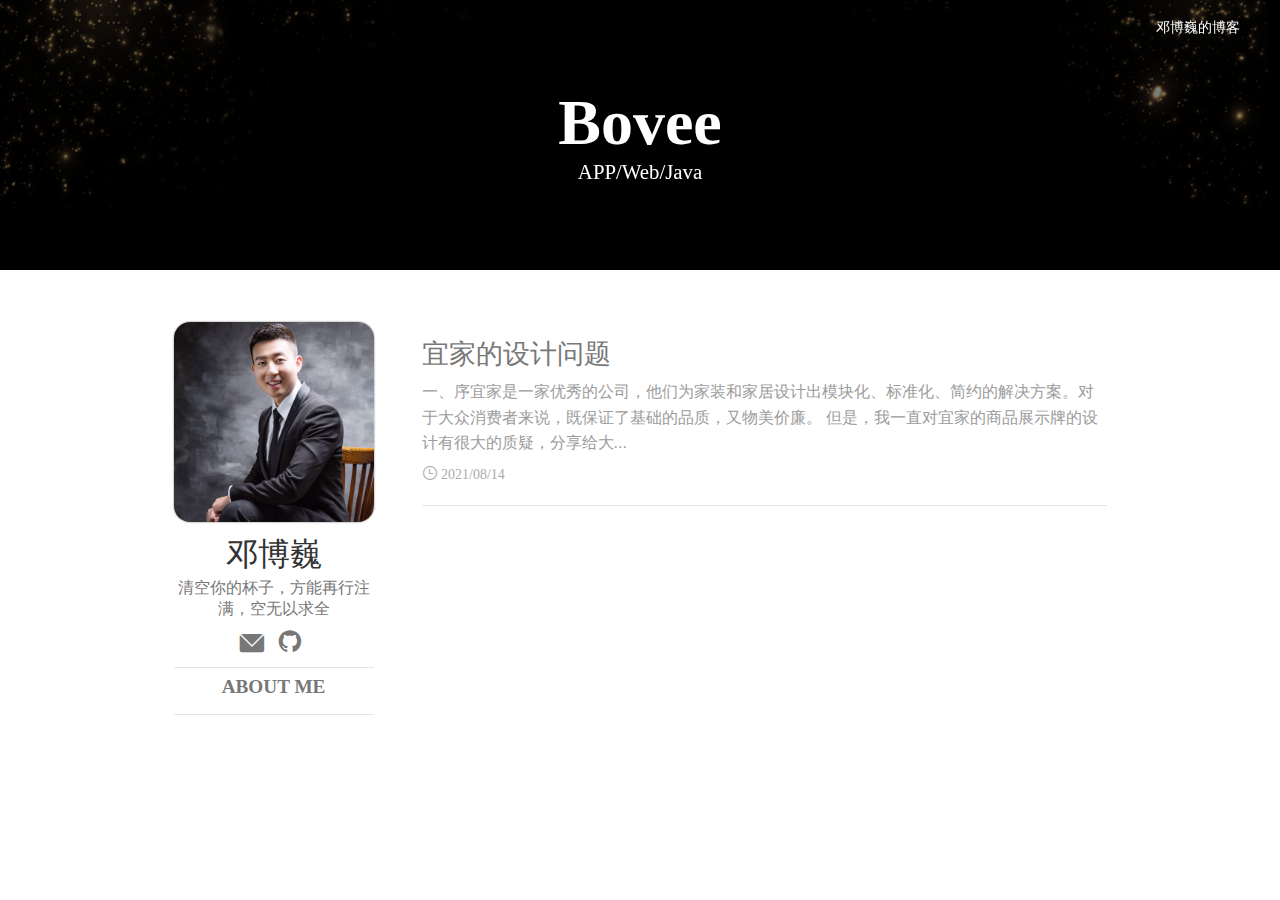
==== commit 7bd1ba12: "Add files via upload" ====
--- a/index.html
+++ b/index.html
@@ -6,6 +6,7 @@
 		<!-- CSS -->
 		<link rel="stylesheet" type="text/css" href="./widget/layui/css/layui.css" />
 		<link rel="stylesheet" type="text/css" href="./css/main.css" />
+		<link rel="stylesheet" type="text/css" href="./img/iconfont/iconfont.css" />
 		<!-- JS -->
 		<script type="text/javascript" src="./widget/layui/layui.js"></script>
 
@@ -27,7 +28,7 @@
 					</h1>
 					<!-- 副标题 -->
 					<p class="intro-subtitle intro-fade-in">
-						清空你的杯子，方能再行注满，空无以求全
+						APP/Web/Java
 					</p>
 				</div>
 			</div>
@@ -44,7 +45,8 @@
 						<div class="abstract-post-meta">
 							<!-- date  -->
 							<div class="abstract-date">
-								<img class="abstract-calander" src="./img/clock-img.png"><span class="abstract-time">2021/08/14</span>
+								<span class="abstract-calander iconfont icon-clock"></span>
+								<span class="abstract-time">2021/08/14</span>
 							</div>
 							<!-- tags  -->
 						</div>
@@ -55,20 +57,14 @@
 					<img class="profile-avatar" alt="avatar" src="./img/bovee-icon.jpg">
 					<div class="profile-name">邓博巍</div>
 					<div class="profile-signature">
-						APP/Web/Java开发者
+						清空你的杯子，方能再行注满，空无以求全
 					</div>
 					<div class="profile-social">
-						<!-- 
-						<a href="mailto:tangqiaoboy@gmail.com" class="iconfont-archer email" title="email"></a>
-						<a href="//github.com/tangqiaoboy" class="iconfont-archer github" target="_blank"
+						<a href="mailto:dbovee@foxmail.com" class="iconfont icon-email" title="email"></a>
+						<a href="//github.com/BoveeDeng" class="iconfont icon-github" target="_blank"
 							title="github"></a>
-						<a href="https://weibo.com/tangqiaoboy" class="iconfont-archer weibo" target="_blank"
-							title="weibo"></a>
-						<span class="iconfont-archer wechat" title="wechat">
-							 <img class="profile-qr" src="/images/weixin-qr.jpg"> 
-						</span>
-						<a href="/atom.xml" class="iconfont-archer rss" target="_blank" title="rss"></a>
-						-->
+						<!-- <a href="https://weibo.com/tangqiaoboy" class="iconfont-archer weibo" target="_blank"
+							title="weibo"></a> -->
 					</div>
 					<div class="about-me">
 						<!-- /about -->
--- a/css/main.css
+++ b/css/main.css
@@ -196,6 +196,17 @@
 	line-height: 1.7rem;
 	padding: 0.5rem 0;
 	border-bottom: 1px solid rgba(0, 0, 0, 0.1);
+	text-align: center;
+}
+
+.profile-social .iconfont::before {
+    display: inline-block;
+    font-size: 1.6rem;
+    margin: 0 .4rem 0 0;
+}
+
+.icon-email:before {
+    font-size: 1.3rem !important;
 }
 
 .about-me {
@@ -221,7 +232,7 @@
 .index-post {
 	position: relative;
 	padding: 1rem 0rem 1rem 0rem;
-	border-bottom: 1px dashed rgba(0, 0, 0, 0.2);
+	border-bottom: 1px solid rgba(0, 0, 0, 0.1);
 	z-index: 3;
 }
 
@@ -254,14 +265,4 @@
 	font-family: "Oswald-Regular";
 	color: #aaa;
 	height: 1.5rem;
-}
-
-.abstract-calander {
-	width: 1rem;
-	height: 1rem;
-	padding-bottom: 0.2rem;
-}
-
-.abstract-time {
-	margin-left: 0.5rem;
 }--- a/img/iconfont/iconfont.css
+++ b/img/iconfont/iconfont.css
@@ -0,0 +1,27 @@
+@font-face {
+  font-family: "iconfont"; /* Project id 2799971 */
+  src: url('iconfont.woff2?t=1631154688755') format('woff2'),
+       url('iconfont.woff?t=1631154688755') format('woff'),
+       url('iconfont.ttf?t=1631154688755') format('truetype');
+}
+
+.iconfont {
+  font-family: "iconfont" !important;
+  font-size: 16px;
+  font-style: normal;
+  -webkit-font-smoothing: antialiased;
+  -moz-osx-font-smoothing: grayscale;
+}
+
+.icon-email:before {
+  content: "\e611";
+}
+
+.icon-clock:before {
+  content: "\e610";
+}
+
+.icon-github:before {
+  content: "\e60f";
+}
+
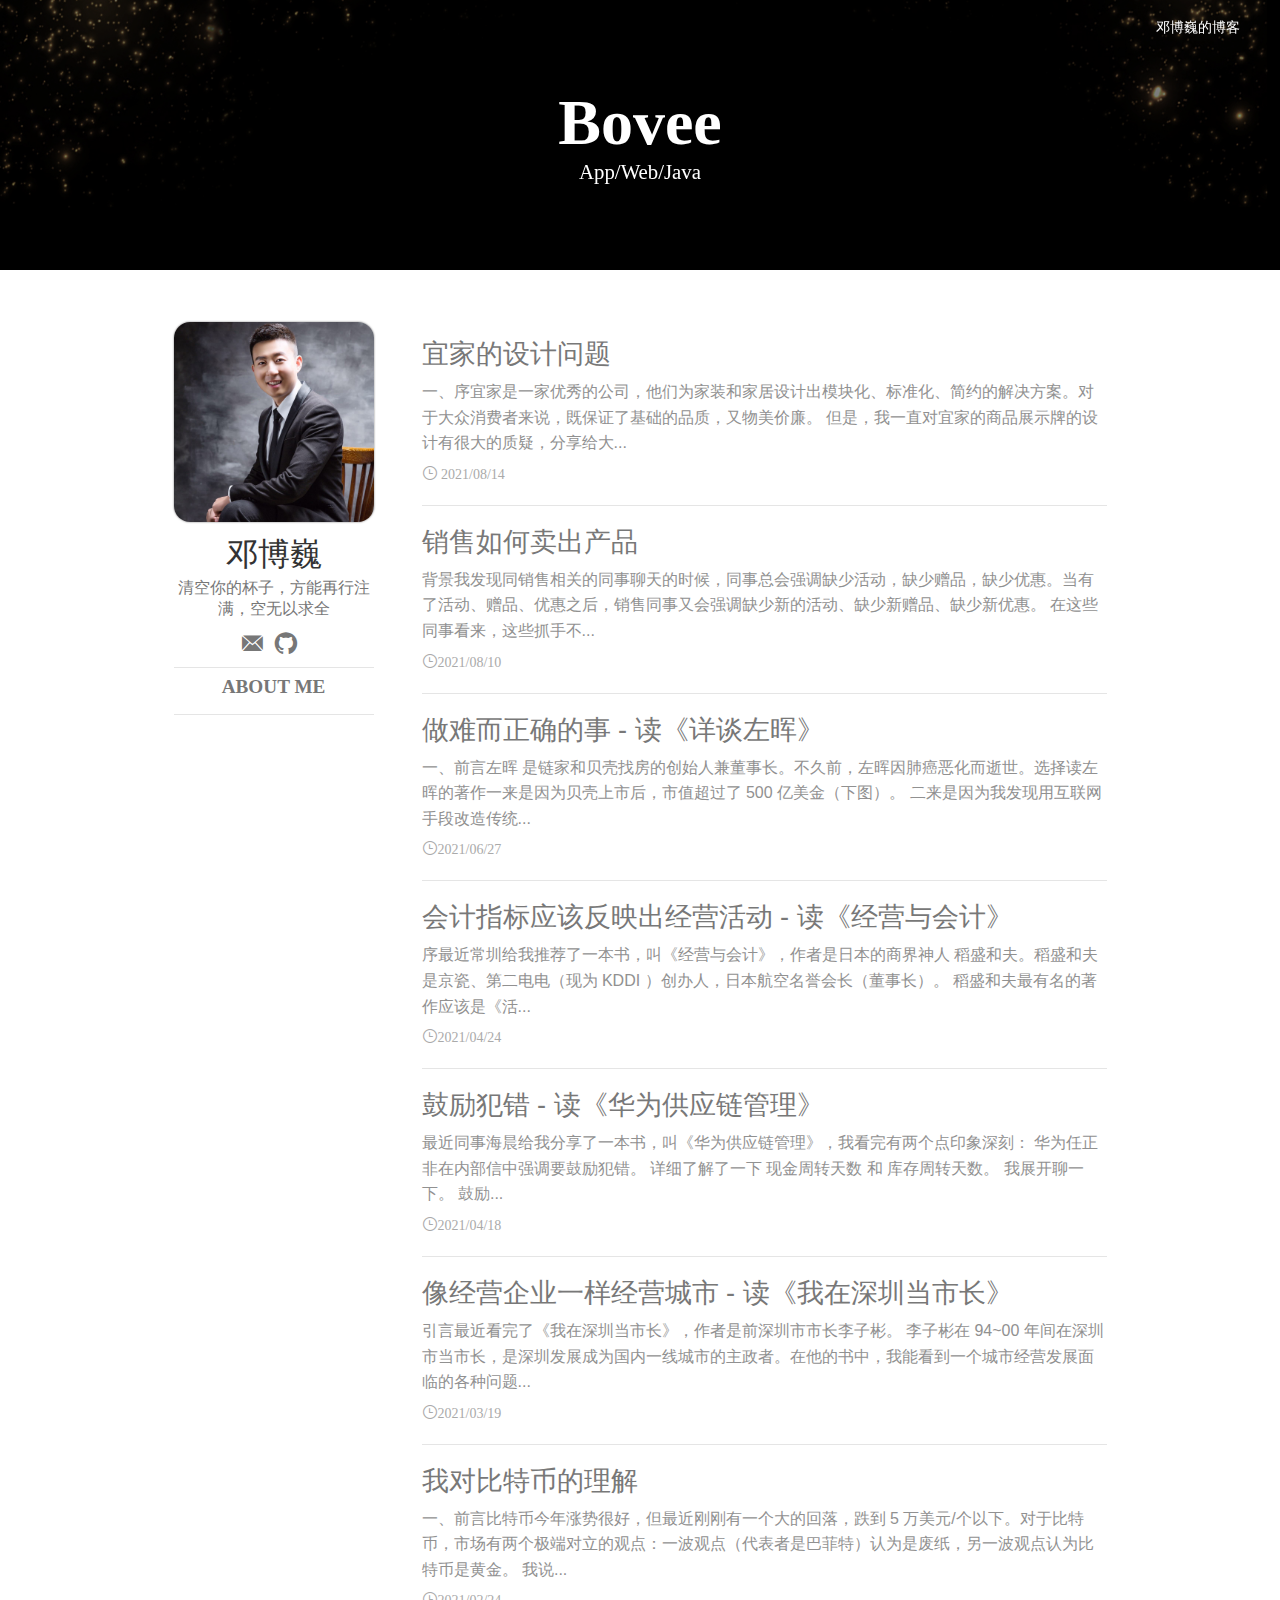
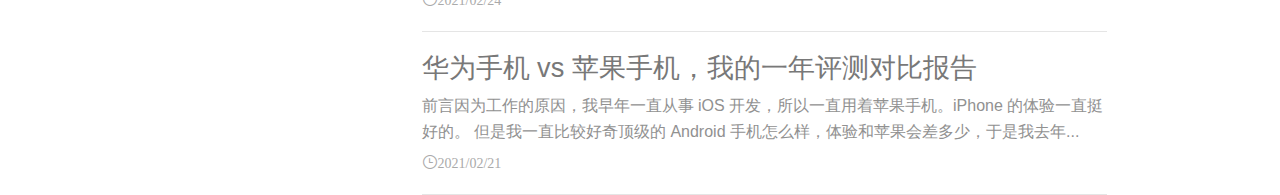
==== commit 2f04eb67: "Add files via upload" ====
--- a/index.html
+++ b/index.html
@@ -9,8 +9,10 @@
 		<link rel="stylesheet" type="text/css" href="./img/iconfont/iconfont.css" />
 		<!-- JS -->
 		<script type="text/javascript" src="./widget/layui/layui.js"></script>
-
-		<title></title>
+		<script type="text/javascript" src="./widget/jquery/jquery-3.6.0.min.js"></script>
+		<script type="text/javascript" src="./js/main.js"></script>
+
+		<title>Bovee Blog</title>
 	</head>
 	<body>
 		<header class="blog-header">
@@ -28,7 +30,7 @@
 					</h1>
 					<!-- 副标题 -->
 					<p class="intro-subtitle intro-fade-in">
-						APP/Web/Java
+						App/Web/Java
 					</p>
 				</div>
 			</div>
@@ -49,6 +51,180 @@
 								<span class="abstract-time">2021/08/14</span>
 							</div>
 							<!-- tags  -->
+						</div>
+					</article>
+					<article class="index-post">
+						<a class="abstract-title" href="/2021/08/10/how-to-sell-product/">
+
+							<span>销售如何卖出产品</span>
+						</a>
+						<div class="abstract-content">
+							背景我发现同销售相关的同事聊天的时候，同事总会强调缺少活动，缺少赠品，缺少优​惠。当有了活动、赠品、优惠之后，销售同事又会强调缺少新的活动、缺少新赠品、​缺少新优惠。
+							在这些同事看来，这些抓手不...
+						</div>
+						<div class="abstract-post-meta">
+							<!-- date  -->
+							<div class="abstract-date">
+								<span class="abstract-calander iconfont icon-clock"></span><span
+									class="abstract-time">2021/08/10</span>
+							</div>
+							<!-- tags  -->
+
+						</div>
+					</article>
+					<article class="index-post">
+						<a class="abstract-title" href="/2021/06/27/what-is-zuohui-said/">
+
+							<span>做难而正确的事 - 读《详谈左晖》</span>
+						</a>
+						<div class="abstract-content">
+
+
+							一、前言左晖 是链家和贝壳找房的创始人兼董事长。不久前，左晖因肺癌恶化而逝世。选择读左晖的著作一来是因为贝壳上市后，市值超过了 500 亿美金（下图）。
+							二来是因为我发现用互联网手段改造传统...
+						</div>
+						<div class="abstract-post-meta">
+							<!-- date  -->
+							<div class="abstract-date">
+								<span class="abstract-calander iconfont icon-clock"></span><span
+									class="abstract-time">2021/06/27</span>
+							</div>
+							<!-- tags  -->
+
+							<!-- <div class="abstract-tags">
+
+								<a class="post-tag" href="javascript:void(0);" data-tags="books">books</a>
+
+							</div> -->
+
+						</div>
+					</article>
+					<article class="index-post">
+						<a class="abstract-title" href="/2021/04/24/operating-and-accounting-book-summary/">
+
+							<span>会计指标应该反映出经营活动 - 读《经营与会计》</span>
+						</a>
+						<div class="abstract-content">
+
+
+							序最近常圳给我推荐了一本书，叫《经营与会计》，作者是日本的商界神人 稻盛和夫。稻盛和夫是京瓷、第二电电（现为 KDDI ）创办人，日本航空名誉会长（董事长）。
+							稻盛和夫最有名的著作应该是《活...
+						</div>
+						<div class="abstract-post-meta">
+							<!-- date  -->
+							<div class="abstract-date">
+								<span class="abstract-calander iconfont icon-clock"></span><span
+									class="abstract-time">2021/04/24</span>
+							</div>
+							<!-- tags  -->
+
+							<!-- <div class="abstract-tags">
+
+								<a class="post-tag" href="javascript:void(0);" data-tags="books">books</a>
+
+							</div> -->
+
+						</div>
+					</article>
+					<article class="index-post">
+						<a class="abstract-title" href="/2021/04/18/the-supply-chain-of-huawei-book-summary/">
+
+							<span>鼓励犯错 - 读《华为供应链管理》</span>
+						</a>
+						<div class="abstract-content">
+
+
+							最近同事海晨给我分享了一本书，叫《华为供应链管理》，我看完有两个点印象深刻：
+
+							华为任正非在内部信中强调要鼓励犯错。
+							详细了解了一下 现金周转天数 和 库存周转天数。
+
+							我展开聊一下。
+							鼓励...
+						</div>
+						<div class="abstract-post-meta">
+							<!-- date  -->
+							<div class="abstract-date">
+								<span class="abstract-calander iconfont icon-clock"></span><span
+									class="abstract-time">2021/04/18</span>
+							</div>
+							<!-- tags  -->
+
+							<!-- <div class="abstract-tags">
+
+								<a class="post-tag" href="javascript:void(0);" data-tags="books">books</a>
+
+							</div> -->
+
+						</div>
+					</article>
+					<article class="index-post">
+						<a class="abstract-title" href="/2021/03/19/i-am-the-mayor-of-shenzhen/">
+
+							<span>像经营企业一样经营城市 - 读《我在深圳当市长》</span>
+						</a>
+						<div class="abstract-content">
+
+
+							引言最近看完了《我在深圳当市长》，作者是前深圳市市长李子彬。
+							李子彬在 94~00 年间在深圳市当市长，是深圳发展成为国内一线城市的主政者。在他的书中，我能看到一个城市经营发展面临的各种问题...
+						</div>
+						<div class="abstract-post-meta">
+							<!-- date  -->
+							<div class="abstract-date">
+								<span class="abstract-calander iconfont icon-clock"></span><span
+									class="abstract-time">2021/03/19</span>
+							</div>
+							<!-- tags  -->
+
+							<!-- <div class="abstract-tags">
+
+								<a class="post-tag" href="javascript:void(0);" data-tags="books">books</a>
+
+							</div> -->
+
+						</div>
+					</article>
+					<article class="index-post">
+						<a class="abstract-title" href="/2021/02/23/talk-about-btc/">
+
+							<span>我对比特币的理解</span>
+						</a>
+						<div class="abstract-content">
+
+
+							一、前言比特币今年涨势很好，但最近刚刚有一个大的回落，跌到 5 万美元/个以下。对于比特币，市场有两个极端对立的观点：一波观点（代表者是巴菲特）认为是废纸，另一波观点认为比特币是黄金。
+							我说...
+						</div>
+						<div class="abstract-post-meta">
+							<!-- date  -->
+							<div class="abstract-date">
+								<span class="abstract-calander iconfont icon-clock"></span><span
+									class="abstract-time">2021/02/24</span>
+							</div>
+							<!-- tags  -->
+
+						</div>
+					</article>
+					<article class="index-post">
+						<a class="abstract-title" href="/2021/02/21/huawei-vs-apple/">
+
+							<span>华为手机 vs 苹果手机，我的一年评测对比报告</span>
+						</a>
+						<div class="abstract-content">
+
+
+							前言因为工作的原因，我早年一直从事 iOS 开发，所以一直用着苹果手机。iPhone 的体验一直挺好的。
+							但是我一直比较好奇顶级的 Android 手机怎么样，体验和苹果会差多少，于是我去年...
+						</div>
+						<div class="abstract-post-meta">
+							<!-- date  -->
+							<div class="abstract-date">
+								<span class="abstract-calander iconfont icon-clock"></span><span
+									class="abstract-time">2021/02/21</span>
+							</div>
+							<!-- tags  -->
+
 						</div>
 					</article>
 				</main>
@@ -67,8 +243,7 @@
 							title="weibo"></a> -->
 					</div>
 					<div class="about-me">
-						<!-- /about -->
-						<a href="">ABOUT ME</a>
+						<a href="about.html">ABOUT ME</a>
 					</div>
 				</div>
 			</div>
--- a/css/main.css
+++ b/css/main.css
@@ -67,6 +67,10 @@
 	cursor: pointer;
 }
 
+.home-link:hover {
+    color: #f75357;
+}
+
 /* ------------------   wrapper   ------------------*/
 .wrapper {
 	z-index: 1;
@@ -192,11 +196,14 @@
 .profile-social {
 	position: relative;
 	width: 100%;
-	text-align: left;
 	line-height: 1.7rem;
 	padding: 0.5rem 0;
 	border-bottom: 1px solid rgba(0, 0, 0, 0.1);
 	text-align: center;
+}
+
+.profile-social .iconfont {
+    position: relative;
 }
 
 .profile-social .iconfont::before {
@@ -207,6 +214,18 @@
 
 .icon-email:before {
     font-size: 1.3rem !important;
+}
+
+.profile-social .icon-email:hover::before {
+    color: #0cb49d;
+}
+
+.icon-github {
+	top: 0.1rem;
+}
+
+.profile-social .icon-github:hover::before {
+    color: #24292e;
 }
 
 .about-me {
@@ -247,11 +266,15 @@
 	font-size: 1.7rem;
 }
 
+.abstract-title span:last-of-type:hover {
+    color: #f75357;
+}
+
 .abstract-content,
 .article-entry {
 	position: relative;
 	padding: 1px 0;
-	color: #9c9c9c;
+	color: #919191;
 	font-size: 1rem;
 	line-height: 1.6rem;
 	font-weight: lighter;
--- a/img/iconfont/iconfont.css
+++ b/img/iconfont/iconfont.css
@@ -1,8 +1,8 @@
 @font-face {
   font-family: "iconfont"; /* Project id 2799971 */
-  src: url('iconfont.woff2?t=1631154688755') format('woff2'),
-       url('iconfont.woff?t=1631154688755') format('woff'),
-       url('iconfont.ttf?t=1631154688755') format('truetype');
+  src: url('iconfont.woff2?t=1631175350971') format('woff2'),
+       url('iconfont.woff?t=1631175350971') format('woff'),
+       url('iconfont.ttf?t=1631175350971') format('truetype');
 }
 
 .iconfont {
@@ -14,7 +14,7 @@
 }
 
 .icon-email:before {
-  content: "\e611";
+  content: "\e619";
 }
 
 .icon-clock:before {
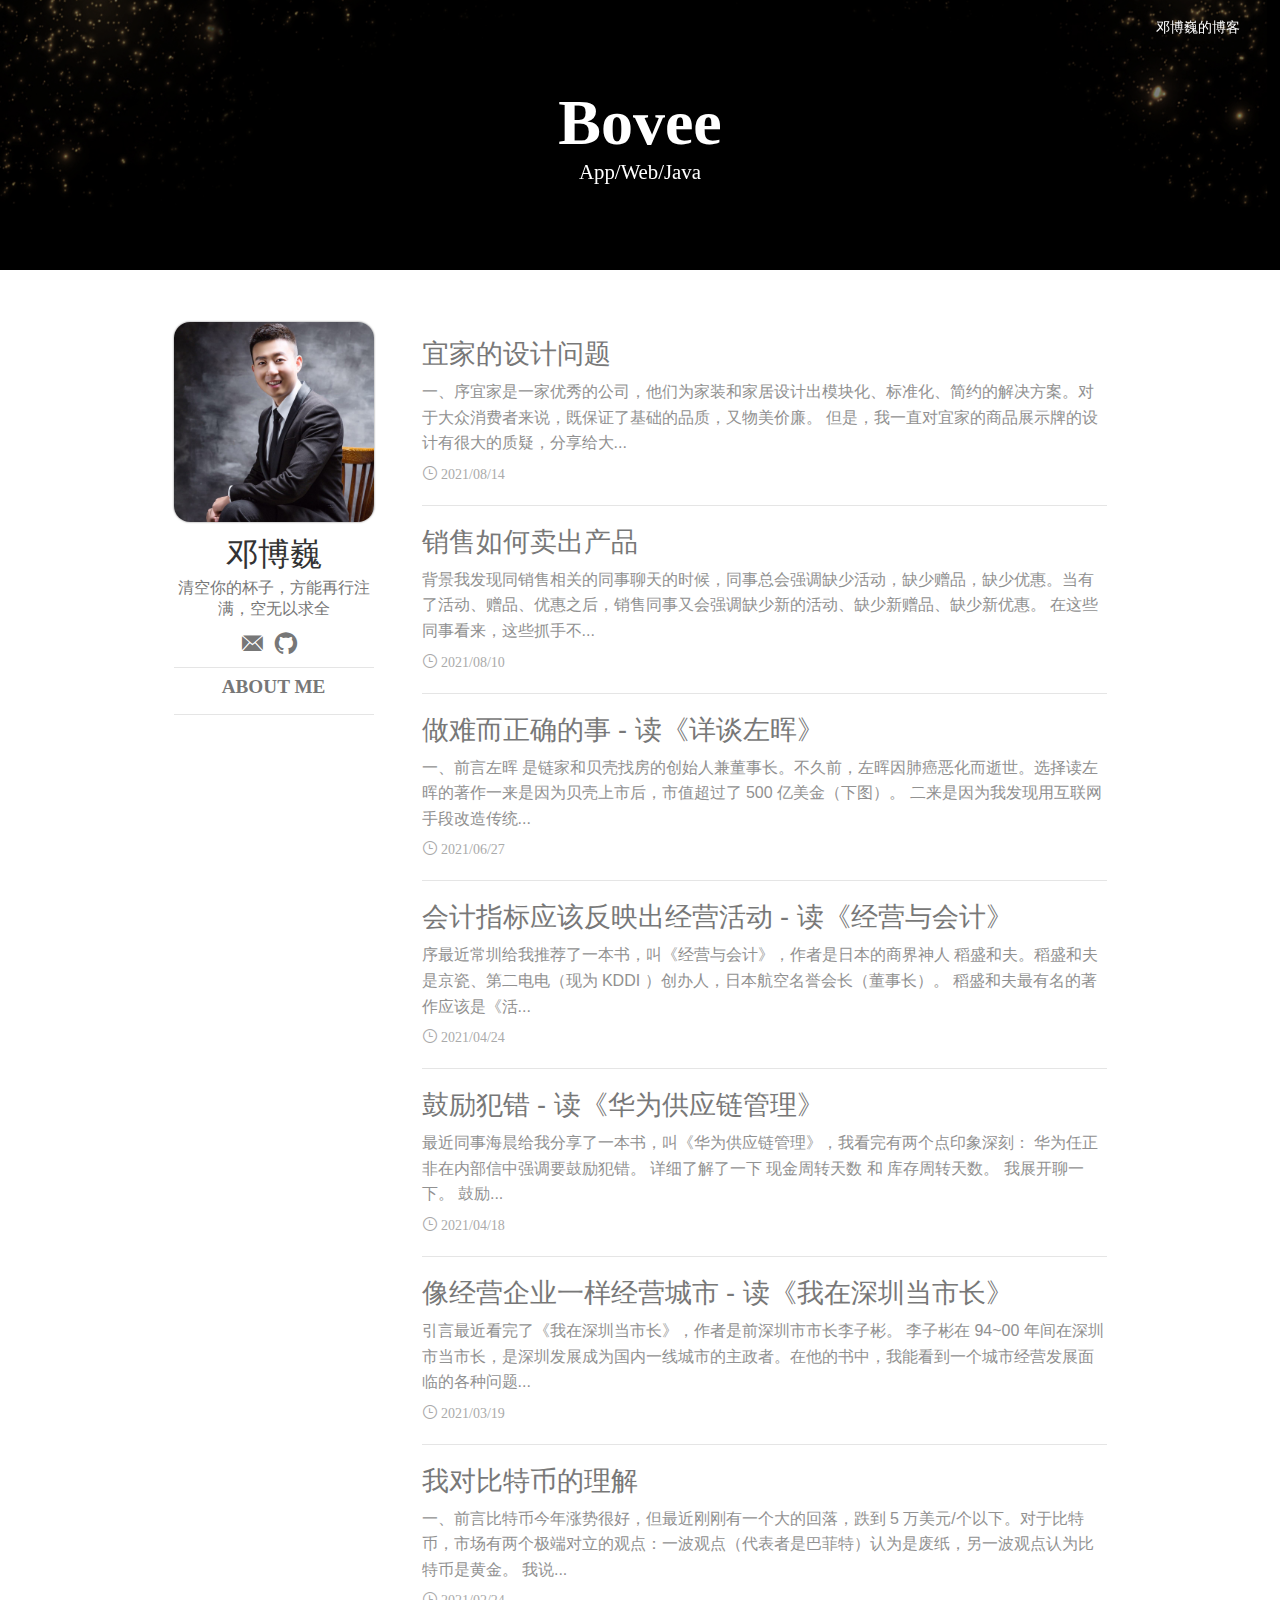
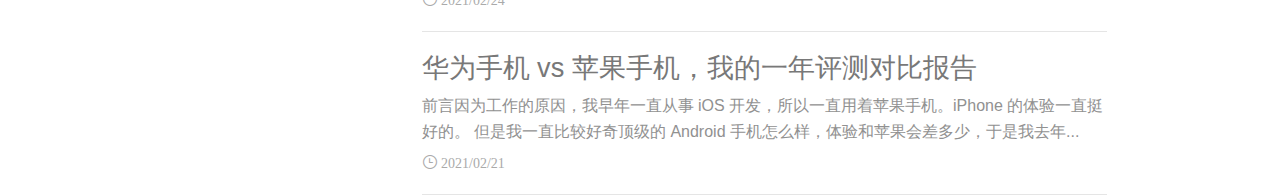
==== commit 956d5da9: "Add files via upload" ====
--- a/index.html
+++ b/index.html
@@ -65,8 +65,8 @@
 						<div class="abstract-post-meta">
 							<!-- date  -->
 							<div class="abstract-date">
-								<span class="abstract-calander iconfont icon-clock"></span><span
-									class="abstract-time">2021/08/10</span>
+								<span class="abstract-calander iconfont icon-clock"></span>
+								<span class="abstract-time">2021/08/10</span>
 							</div>
 							<!-- tags  -->
 
@@ -86,8 +86,8 @@
 						<div class="abstract-post-meta">
 							<!-- date  -->
 							<div class="abstract-date">
-								<span class="abstract-calander iconfont icon-clock"></span><span
-									class="abstract-time">2021/06/27</span>
+								<span class="abstract-calander iconfont icon-clock"></span>
+								<span class="abstract-time">2021/06/27</span>
 							</div>
 							<!-- tags  -->
 
@@ -113,8 +113,8 @@
 						<div class="abstract-post-meta">
 							<!-- date  -->
 							<div class="abstract-date">
-								<span class="abstract-calander iconfont icon-clock"></span><span
-									class="abstract-time">2021/04/24</span>
+								<span class="abstract-calander iconfont icon-clock"></span>
+								<span class="abstract-time">2021/04/24</span>
 							</div>
 							<!-- tags  -->
 
@@ -145,8 +145,8 @@
 						<div class="abstract-post-meta">
 							<!-- date  -->
 							<div class="abstract-date">
-								<span class="abstract-calander iconfont icon-clock"></span><span
-									class="abstract-time">2021/04/18</span>
+								<span class="abstract-calander iconfont icon-clock"></span>
+								<span class="abstract-time">2021/04/18</span>
 							</div>
 							<!-- tags  -->
 
@@ -172,8 +172,8 @@
 						<div class="abstract-post-meta">
 							<!-- date  -->
 							<div class="abstract-date">
-								<span class="abstract-calander iconfont icon-clock"></span><span
-									class="abstract-time">2021/03/19</span>
+								<span class="abstract-calander iconfont icon-clock"></span>
+								<span class="abstract-time">2021/03/19</span>
 							</div>
 							<!-- tags  -->
 
@@ -199,8 +199,8 @@
 						<div class="abstract-post-meta">
 							<!-- date  -->
 							<div class="abstract-date">
-								<span class="abstract-calander iconfont icon-clock"></span><span
-									class="abstract-time">2021/02/24</span>
+								<span class="abstract-calander iconfont icon-clock"></span>
+								<span class="abstract-time">2021/02/24</span>
 							</div>
 							<!-- tags  -->
 
@@ -220,8 +220,8 @@
 						<div class="abstract-post-meta">
 							<!-- date  -->
 							<div class="abstract-date">
-								<span class="abstract-calander iconfont icon-clock"></span><span
-									class="abstract-time">2021/02/21</span>
+								<span class="abstract-calander iconfont icon-clock"></span>
+								<span class="abstract-time">2021/02/21</span>
 							</div>
 							<!-- tags  -->
 
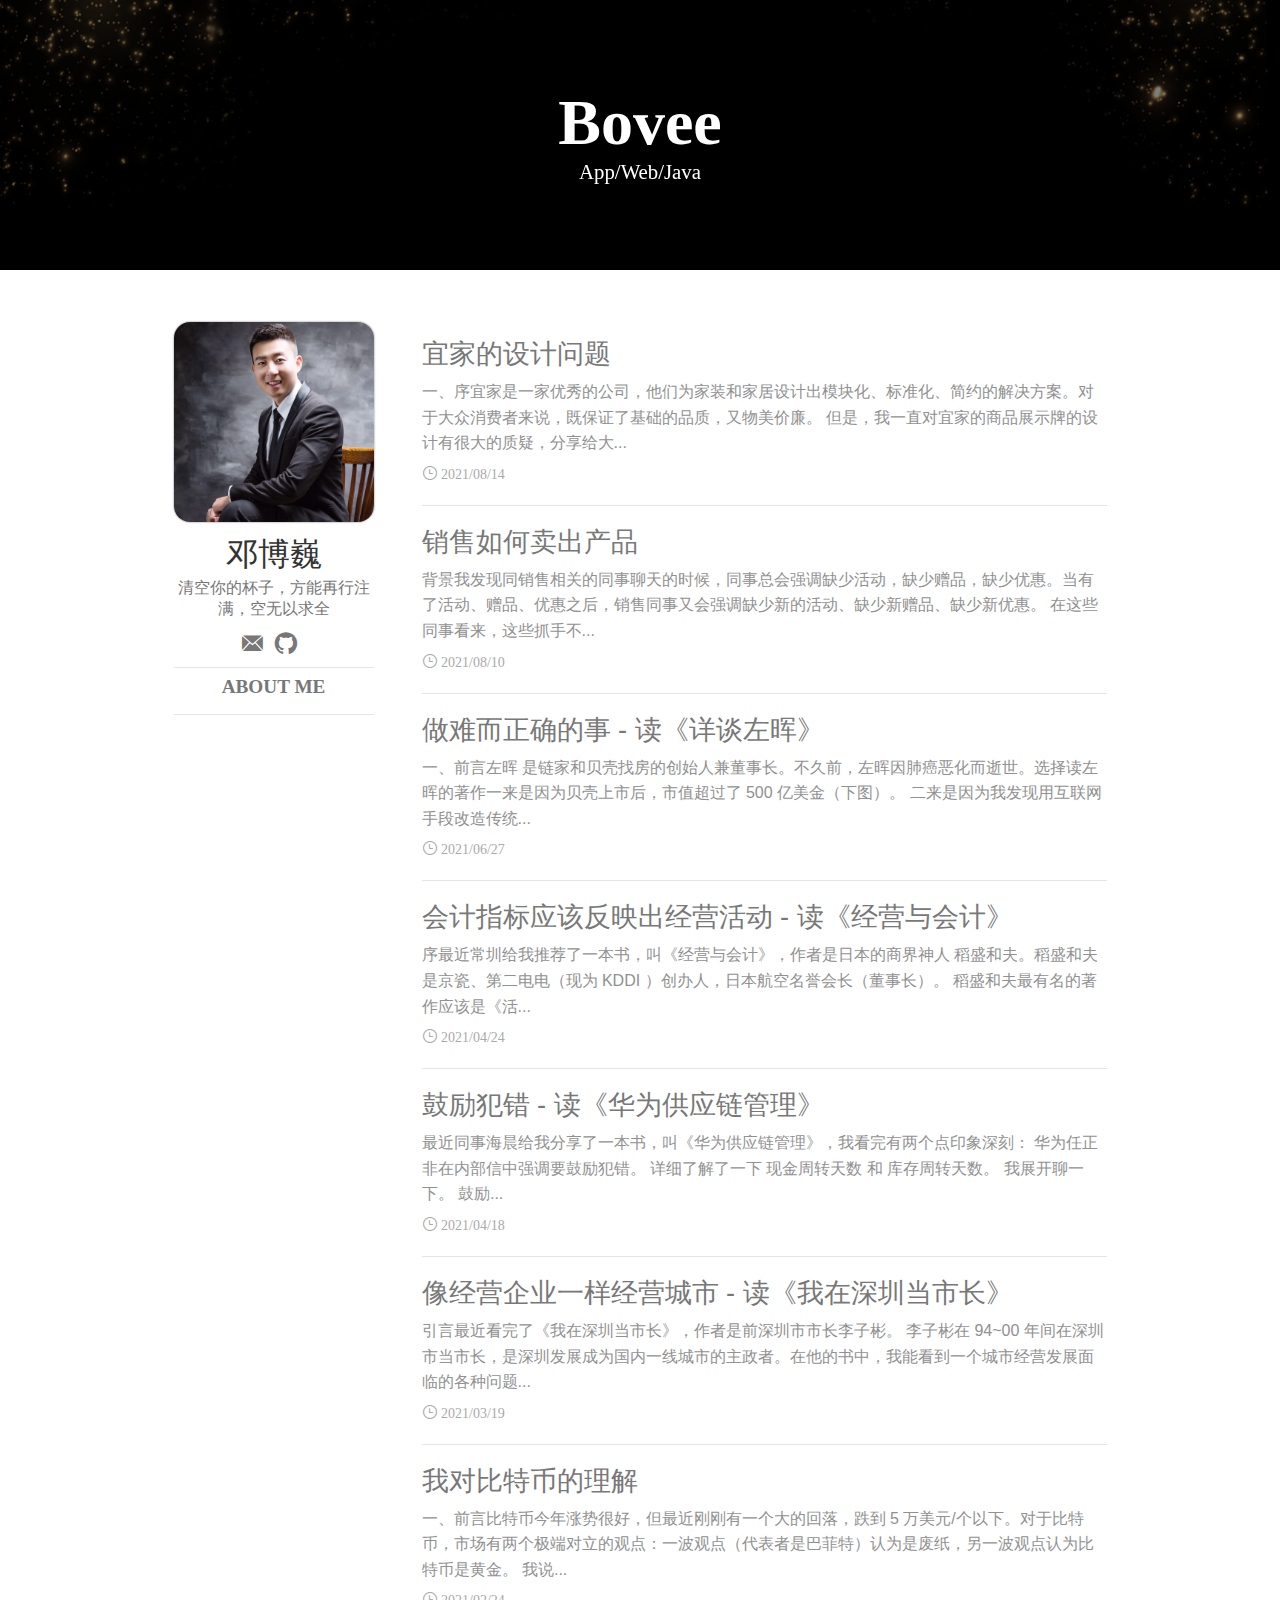
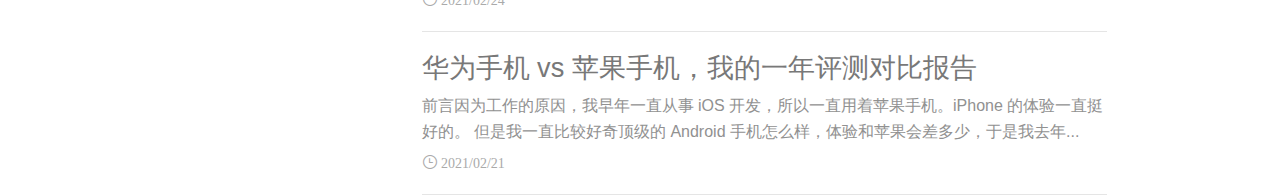
==== commit 1de3ef0d: "Add files via upload" ====
--- a/index.html
+++ b/index.html
@@ -17,7 +17,7 @@
 	<body>
 		<header class="blog-header">
 			<!-- <div class="header-sidebar-menu"></div> -->
-			<a class="home-link" href="https://www.bovee.top">邓博巍的博客</a>
+			<!-- <a class="home-link" href="https://www.bovee.top">邓博巍的博客</a> -->
 		</header>
 
 		<div class="wrapper">
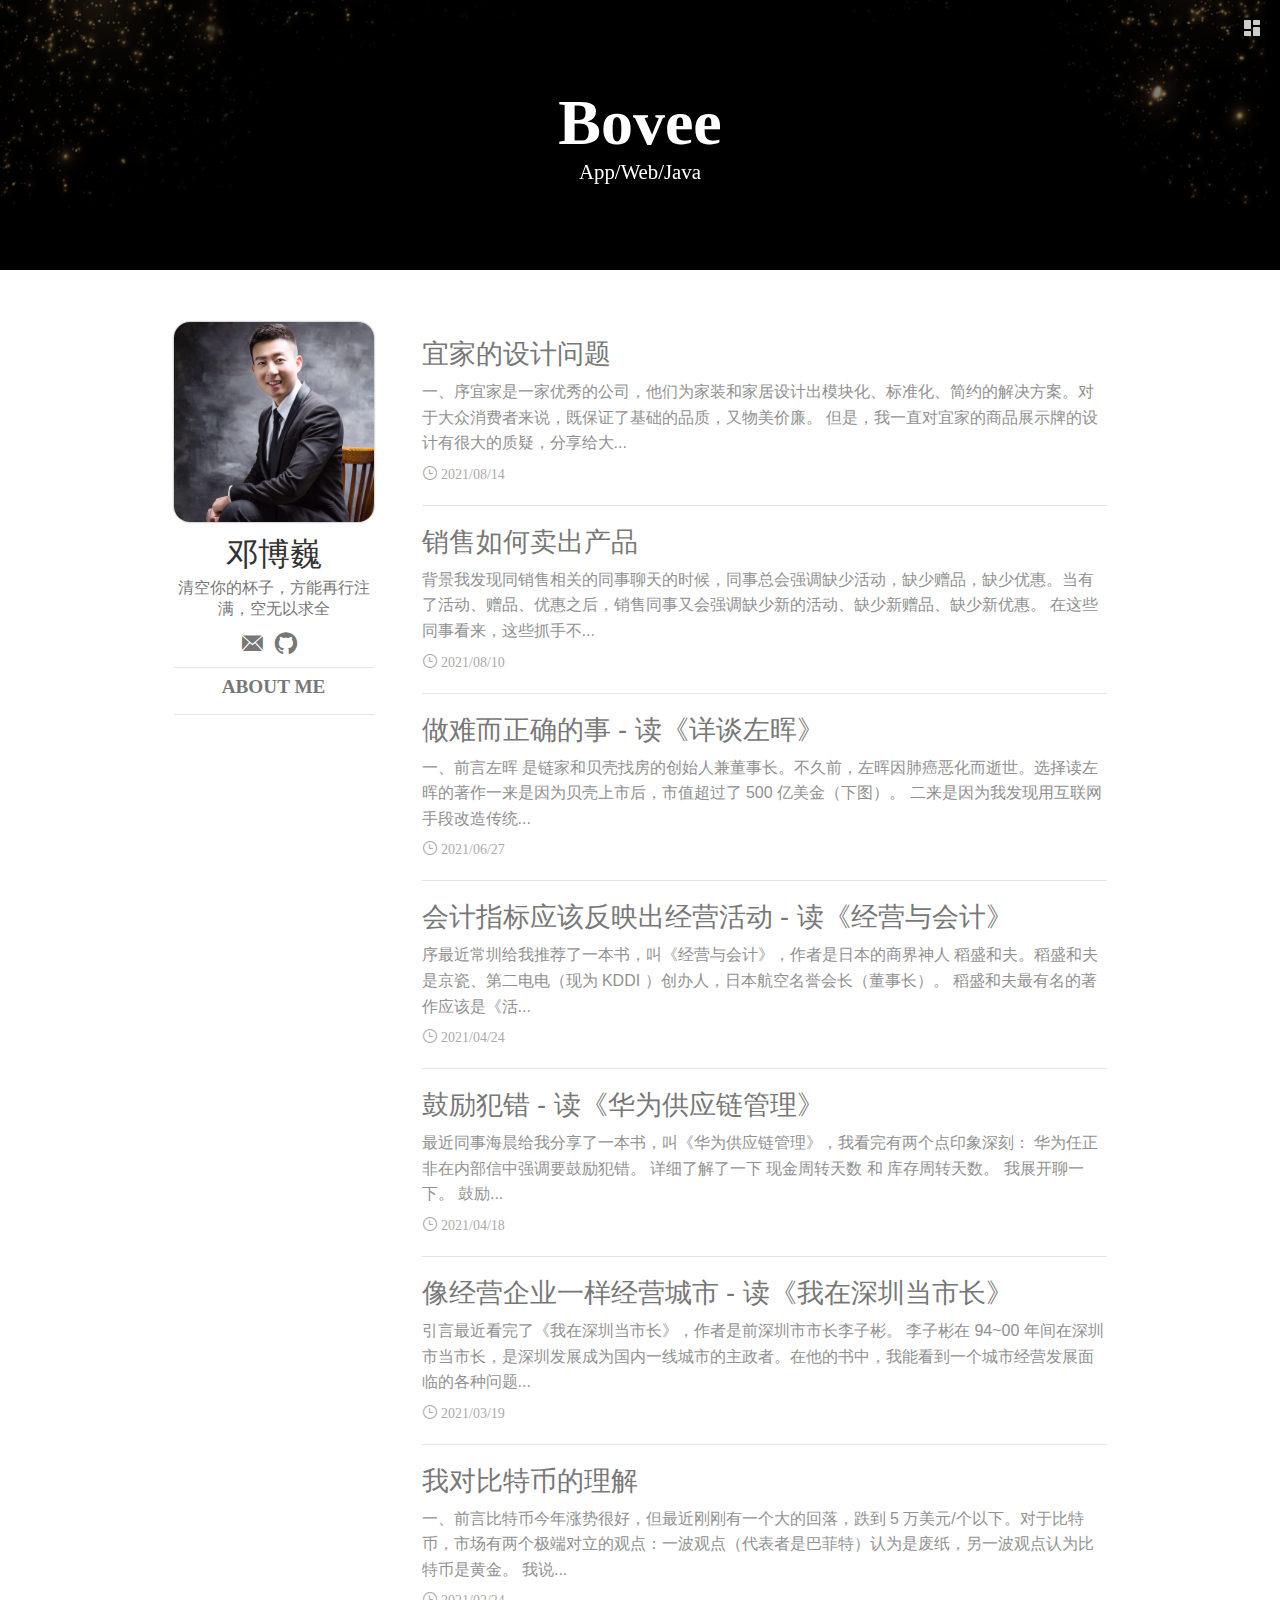
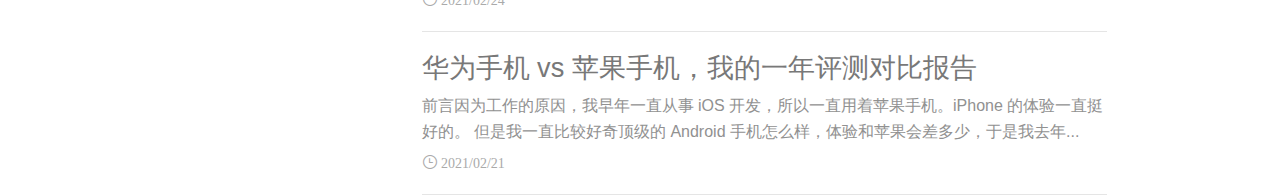
==== commit c425e186: "Add files via upload" ====
--- a/index.html
+++ b/index.html
@@ -18,6 +18,7 @@
 		<header class="blog-header">
 			<!-- <div class="header-sidebar-menu"></div> -->
 			<!-- <a class="home-link" href="https://www.bovee.top">邓博巍的博客</a> -->
+			<a class="home-page iconfont icon-homepage" href="https://www.bovee.top"></a>
 		</header>
 
 		<div class="wrapper">
--- a/css/main.css
+++ b/css/main.css
@@ -71,6 +71,26 @@
     color: #f75357;
 }
 
+.home-page {
+	background-size: cover;
+	float: right;
+	position: absolute;
+	right: 1rem;
+	top: 50%;
+	width: 1.5rem;
+	height: 1.5rem;
+	transform: translate(0, -50%);
+	color: #CCCCCC;
+	text-align: center;
+	line-height: 1.5rem;
+	z-index: 21;
+	cursor: pointer;
+}
+
+.home-page:hover {
+	color: #f75357;
+}
+
 /* ------------------   wrapper   ------------------*/
 .wrapper {
 	z-index: 1;
--- a/img/iconfont/iconfont.css
+++ b/img/iconfont/iconfont.css
@@ -1,8 +1,8 @@
 @font-face {
   font-family: "iconfont"; /* Project id 2799971 */
-  src: url('iconfont.woff2?t=1631175350971') format('woff2'),
-       url('iconfont.woff?t=1631175350971') format('woff'),
-       url('iconfont.ttf?t=1631175350971') format('truetype');
+  src: url('iconfont.woff2?t=1631179673816') format('woff2'),
+       url('iconfont.woff?t=1631179673816') format('woff'),
+       url('iconfont.ttf?t=1631179673816') format('truetype');
 }
 
 .iconfont {
@@ -11,6 +11,10 @@
   font-style: normal;
   -webkit-font-smoothing: antialiased;
   -moz-osx-font-smoothing: grayscale;
+}
+
+.icon-homepage:before {
+  content: "\e61a";
 }
 
 .icon-email:before {
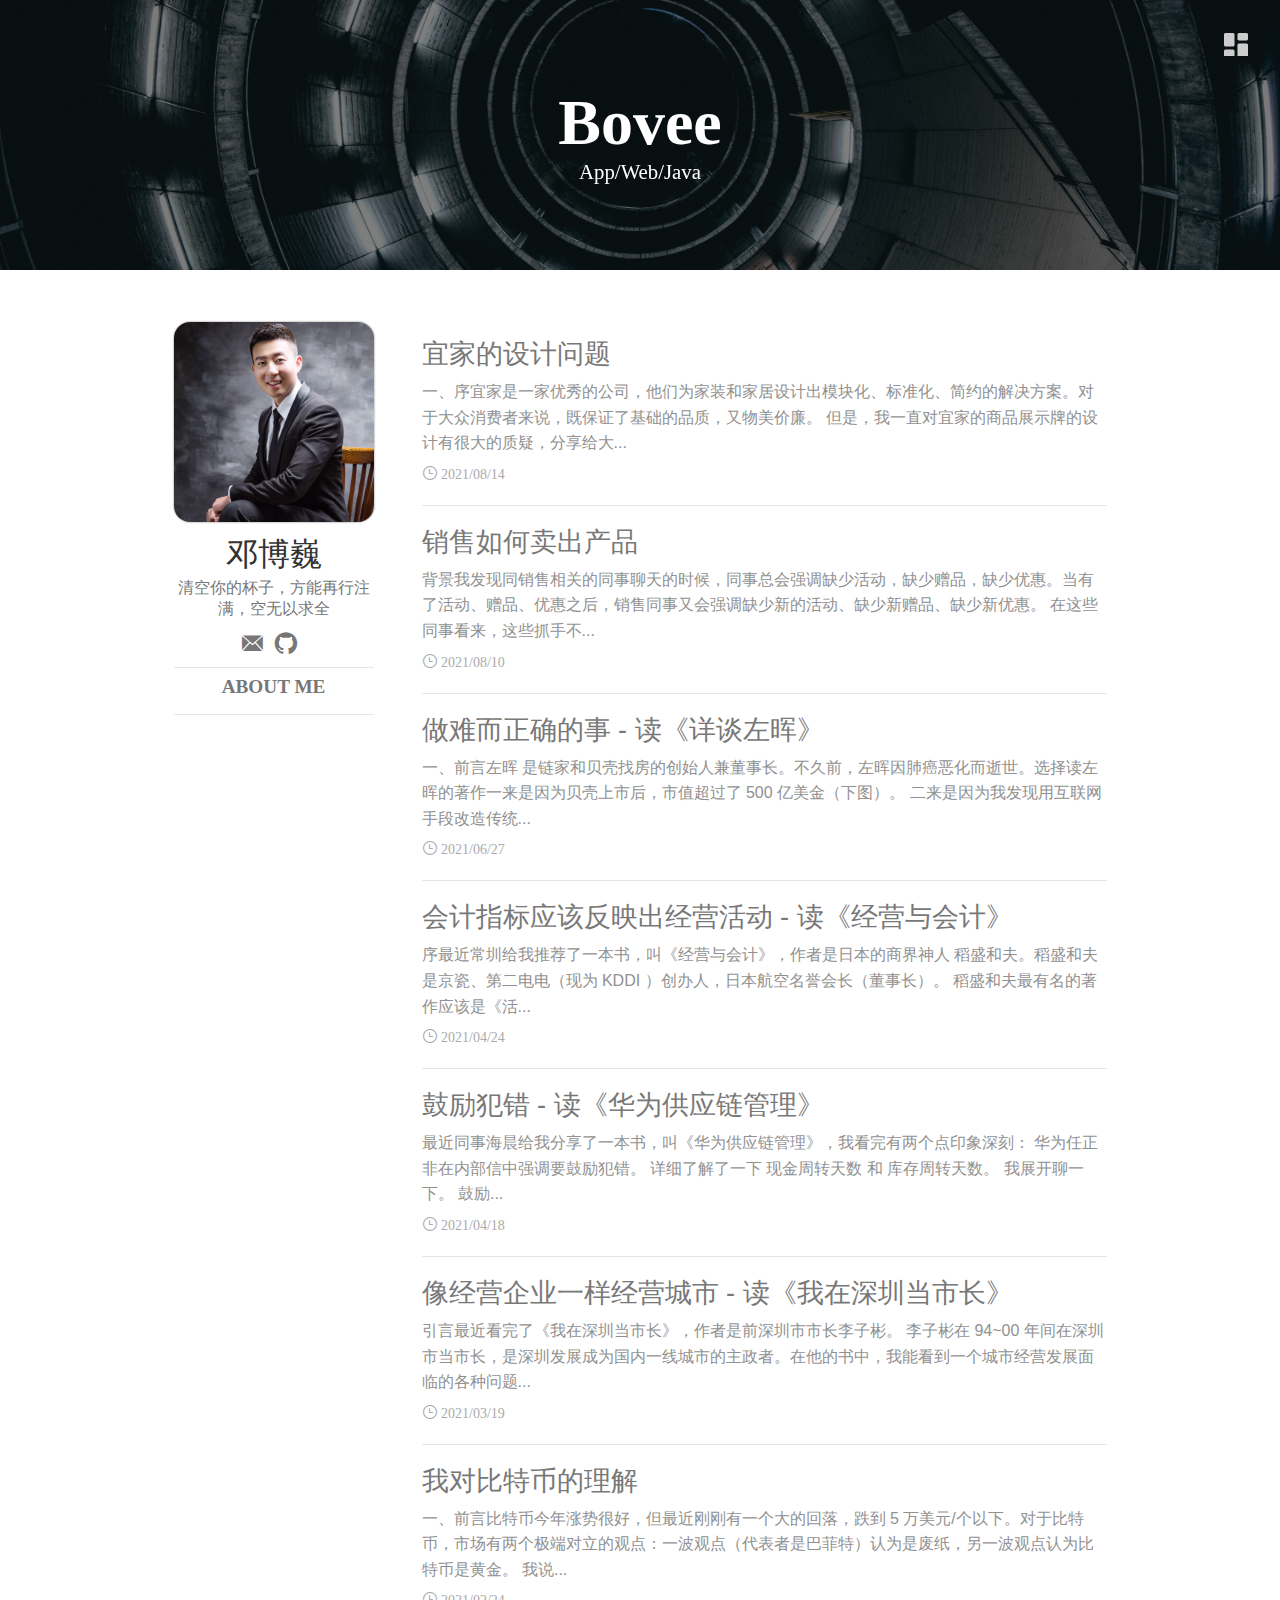
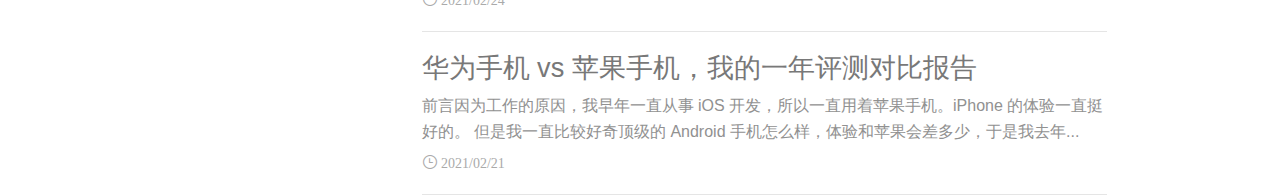
==== commit 4d372e8e: "pages" ====
--- a/index.html
+++ b/index.html
@@ -244,7 +244,7 @@
 							title="weibo"></a> -->
 					</div>
 					<div class="about-me">
-						<a href="about.html">ABOUT ME</a>
+						<a href="/about">ABOUT ME</a>
 					</div>
 				</div>
 			</div>
--- a/css/main.css
+++ b/css/main.css
@@ -75,8 +75,8 @@
 	background-size: cover;
 	float: right;
 	position: absolute;
-	right: 1rem;
-	top: 50%;
+	right: 2rem;
+	top: 80%;
 	width: 1.5rem;
 	height: 1.5rem;
 	transform: translate(0, -50%);
@@ -85,6 +85,7 @@
 	line-height: 1.5rem;
 	z-index: 21;
 	cursor: pointer;
+	font-size: 1.5rem !important;
 }
 
 .home-page:hover {
@@ -120,7 +121,7 @@
 	left: 0;
 	height: calc(100% + 1px);
 	width: 100%;
-	filter: brightness(0.5);
+	filter: grayscale(80%) brightness(0.5);
 	-webkit-filter: brightness(0.5);
 	-moz-filter: brightness(0.5);
 	background-repeat: no-repeat;
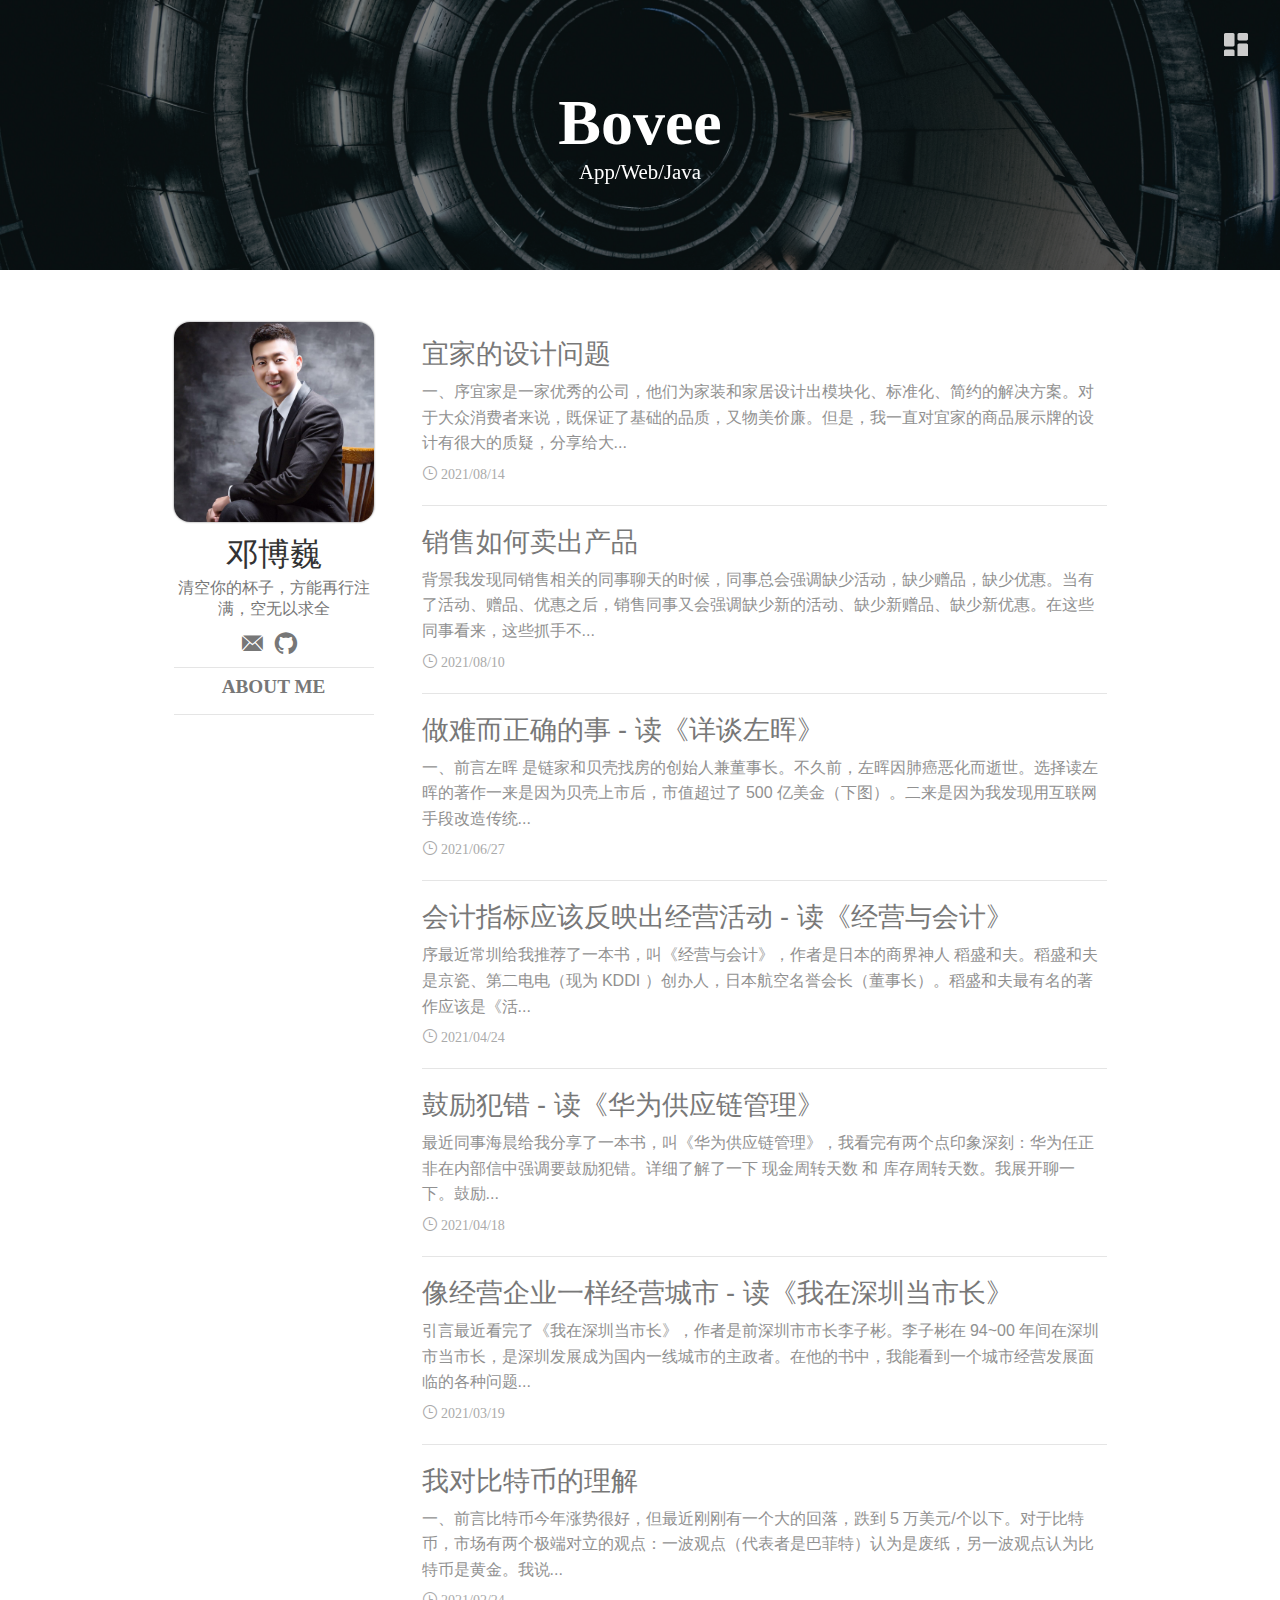
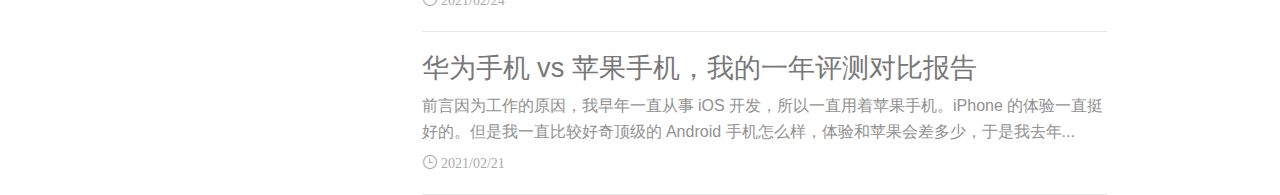
==== commit 5ffb10c3: "初始化主页数据" ====
--- a/index.html
+++ b/index.html
@@ -36,199 +36,7 @@
 				</div>
 			</div>
 			<div class="container">
-				<main class="main index-page">
-					<article class="index-post">
-						<a class="abstract-title" href="/2021/08/14/yijia-design-problem/">
-							<span>宜家的设计问题</span>
-						</a>
-						<div class="abstract-content">
-							一、序宜家是一家优秀的公司，他们为家装和家居设计出模块化、标准化、简约的解决方案。对于大众消费者来说，既保证了基础的品质，又物美价廉。
-							但是，我一直对宜家的商品展示牌的设计有很大的质疑，分享给大...
-						</div>
-						<div class="abstract-post-meta">
-							<!-- date  -->
-							<div class="abstract-date">
-								<span class="abstract-calander iconfont icon-clock"></span>
-								<span class="abstract-time">2021/08/14</span>
-							</div>
-							<!-- tags  -->
-						</div>
-					</article>
-					<article class="index-post">
-						<a class="abstract-title" href="/2021/08/10/how-to-sell-product/">
-
-							<span>销售如何卖出产品</span>
-						</a>
-						<div class="abstract-content">
-							背景我发现同销售相关的同事聊天的时候，同事总会强调缺少活动，缺少赠品，缺少优​惠。当有了活动、赠品、优惠之后，销售同事又会强调缺少新的活动、缺少新赠品、​缺少新优惠。
-							在这些同事看来，这些抓手不...
-						</div>
-						<div class="abstract-post-meta">
-							<!-- date  -->
-							<div class="abstract-date">
-								<span class="abstract-calander iconfont icon-clock"></span>
-								<span class="abstract-time">2021/08/10</span>
-							</div>
-							<!-- tags  -->
-
-						</div>
-					</article>
-					<article class="index-post">
-						<a class="abstract-title" href="/2021/06/27/what-is-zuohui-said/">
-
-							<span>做难而正确的事 - 读《详谈左晖》</span>
-						</a>
-						<div class="abstract-content">
-
-
-							一、前言左晖 是链家和贝壳找房的创始人兼董事长。不久前，左晖因肺癌恶化而逝世。选择读左晖的著作一来是因为贝壳上市后，市值超过了 500 亿美金（下图）。
-							二来是因为我发现用互联网手段改造传统...
-						</div>
-						<div class="abstract-post-meta">
-							<!-- date  -->
-							<div class="abstract-date">
-								<span class="abstract-calander iconfont icon-clock"></span>
-								<span class="abstract-time">2021/06/27</span>
-							</div>
-							<!-- tags  -->
-
-							<!-- <div class="abstract-tags">
-
-								<a class="post-tag" href="javascript:void(0);" data-tags="books">books</a>
-
-							</div> -->
-
-						</div>
-					</article>
-					<article class="index-post">
-						<a class="abstract-title" href="/2021/04/24/operating-and-accounting-book-summary/">
-
-							<span>会计指标应该反映出经营活动 - 读《经营与会计》</span>
-						</a>
-						<div class="abstract-content">
-
-
-							序最近常圳给我推荐了一本书，叫《经营与会计》，作者是日本的商界神人 稻盛和夫。稻盛和夫是京瓷、第二电电（现为 KDDI ）创办人，日本航空名誉会长（董事长）。
-							稻盛和夫最有名的著作应该是《活...
-						</div>
-						<div class="abstract-post-meta">
-							<!-- date  -->
-							<div class="abstract-date">
-								<span class="abstract-calander iconfont icon-clock"></span>
-								<span class="abstract-time">2021/04/24</span>
-							</div>
-							<!-- tags  -->
-
-							<!-- <div class="abstract-tags">
-
-								<a class="post-tag" href="javascript:void(0);" data-tags="books">books</a>
-
-							</div> -->
-
-						</div>
-					</article>
-					<article class="index-post">
-						<a class="abstract-title" href="/2021/04/18/the-supply-chain-of-huawei-book-summary/">
-
-							<span>鼓励犯错 - 读《华为供应链管理》</span>
-						</a>
-						<div class="abstract-content">
-
-
-							最近同事海晨给我分享了一本书，叫《华为供应链管理》，我看完有两个点印象深刻：
-
-							华为任正非在内部信中强调要鼓励犯错。
-							详细了解了一下 现金周转天数 和 库存周转天数。
-
-							我展开聊一下。
-							鼓励...
-						</div>
-						<div class="abstract-post-meta">
-							<!-- date  -->
-							<div class="abstract-date">
-								<span class="abstract-calander iconfont icon-clock"></span>
-								<span class="abstract-time">2021/04/18</span>
-							</div>
-							<!-- tags  -->
-
-							<!-- <div class="abstract-tags">
-
-								<a class="post-tag" href="javascript:void(0);" data-tags="books">books</a>
-
-							</div> -->
-
-						</div>
-					</article>
-					<article class="index-post">
-						<a class="abstract-title" href="/2021/03/19/i-am-the-mayor-of-shenzhen/">
-
-							<span>像经营企业一样经营城市 - 读《我在深圳当市长》</span>
-						</a>
-						<div class="abstract-content">
-
-
-							引言最近看完了《我在深圳当市长》，作者是前深圳市市长李子彬。
-							李子彬在 94~00 年间在深圳市当市长，是深圳发展成为国内一线城市的主政者。在他的书中，我能看到一个城市经营发展面临的各种问题...
-						</div>
-						<div class="abstract-post-meta">
-							<!-- date  -->
-							<div class="abstract-date">
-								<span class="abstract-calander iconfont icon-clock"></span>
-								<span class="abstract-time">2021/03/19</span>
-							</div>
-							<!-- tags  -->
-
-							<!-- <div class="abstract-tags">
-
-								<a class="post-tag" href="javascript:void(0);" data-tags="books">books</a>
-
-							</div> -->
-
-						</div>
-					</article>
-					<article class="index-post">
-						<a class="abstract-title" href="/2021/02/23/talk-about-btc/">
-
-							<span>我对比特币的理解</span>
-						</a>
-						<div class="abstract-content">
-
-
-							一、前言比特币今年涨势很好，但最近刚刚有一个大的回落，跌到 5 万美元/个以下。对于比特币，市场有两个极端对立的观点：一波观点（代表者是巴菲特）认为是废纸，另一波观点认为比特币是黄金。
-							我说...
-						</div>
-						<div class="abstract-post-meta">
-							<!-- date  -->
-							<div class="abstract-date">
-								<span class="abstract-calander iconfont icon-clock"></span>
-								<span class="abstract-time">2021/02/24</span>
-							</div>
-							<!-- tags  -->
-
-						</div>
-					</article>
-					<article class="index-post">
-						<a class="abstract-title" href="/2021/02/21/huawei-vs-apple/">
-
-							<span>华为手机 vs 苹果手机，我的一年评测对比报告</span>
-						</a>
-						<div class="abstract-content">
-
-
-							前言因为工作的原因，我早年一直从事 iOS 开发，所以一直用着苹果手机。iPhone 的体验一直挺好的。
-							但是我一直比较好奇顶级的 Android 手机怎么样，体验和苹果会差多少，于是我去年...
-						</div>
-						<div class="abstract-post-meta">
-							<!-- date  -->
-							<div class="abstract-date">
-								<span class="abstract-calander iconfont icon-clock"></span>
-								<span class="abstract-time">2021/02/21</span>
-							</div>
-							<!-- tags  -->
-
-						</div>
-					</article>
-				</main>
+				<main class="main index-page"></main>
 				<!-- profile -->
 				<div class="profile">
 					<img class="profile-avatar" alt="avatar" src="./img/bovee-icon.jpg">
